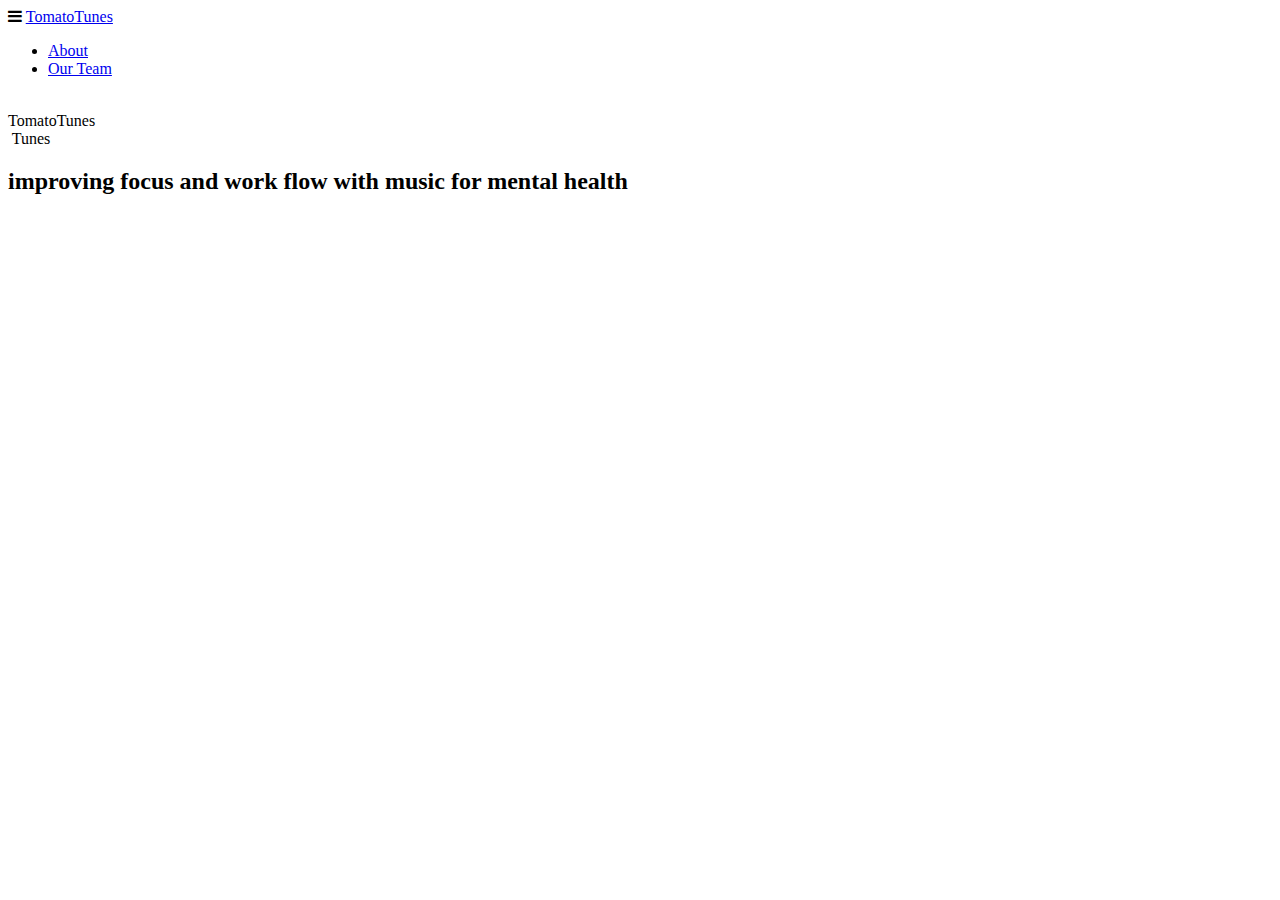
==== docs/index.html @ d9edcb5a "help im trying to test it" ====
<!DOCTYPE html>
<html lang="en">
  <head>
    <meta charset="UTF-8" />
    <meta name="viewport" content="width=device-width, initial-scale=1.0" />
    <title>TomatoTunes</title>
    <link rel="stylesheet" href="style.css" />
    <link
    rel="stylesheet"
    href="https://cdnjs.cloudflare.com/ajax/libs/font-awesome/4.7.0/css/font-awesome.min.css"
    />

  </head>
  <body>
    <script type="text/javascript"></script>

    <header class="sticky-bg">
        <nav>
          <div class="nav-links">
            <i class="fa fa-bars" onclick="toggleMenu()"></i>
            <a href="#hero-section" class="hero-link"> TomatoTunes</a>
  
            <div id="nav-links-sub">
              <ul>
                <li><a href="#about-us">About</a></li>
                <li><a href="#team">Our Team</a></li>
              </ul>
            </div>
          </div>
        </nav>
      </header>

      <!-- Landing Section  -->

    <section id="hero-section">
      <div class="hero-title">
        <img
        src="assets/images/break-tomato.gif"
        id="orange-slice-2"
        alt=""
      />
        <div class="hero-sub-container-one">
          <span id="title-one">TomatoTunes</span>
        </div>
        <div class="hero-sub-container-two">
          <img
            src="assets/images/focus-tomato.gif"
            id="orange-slice-1"
            alt=""
          />
          <span id="title-two">Tunes</span>
        </div>
      </div>
      <h2> improving focus and work flow with music for mental health </h2>
    </section>

  </body>
</html>
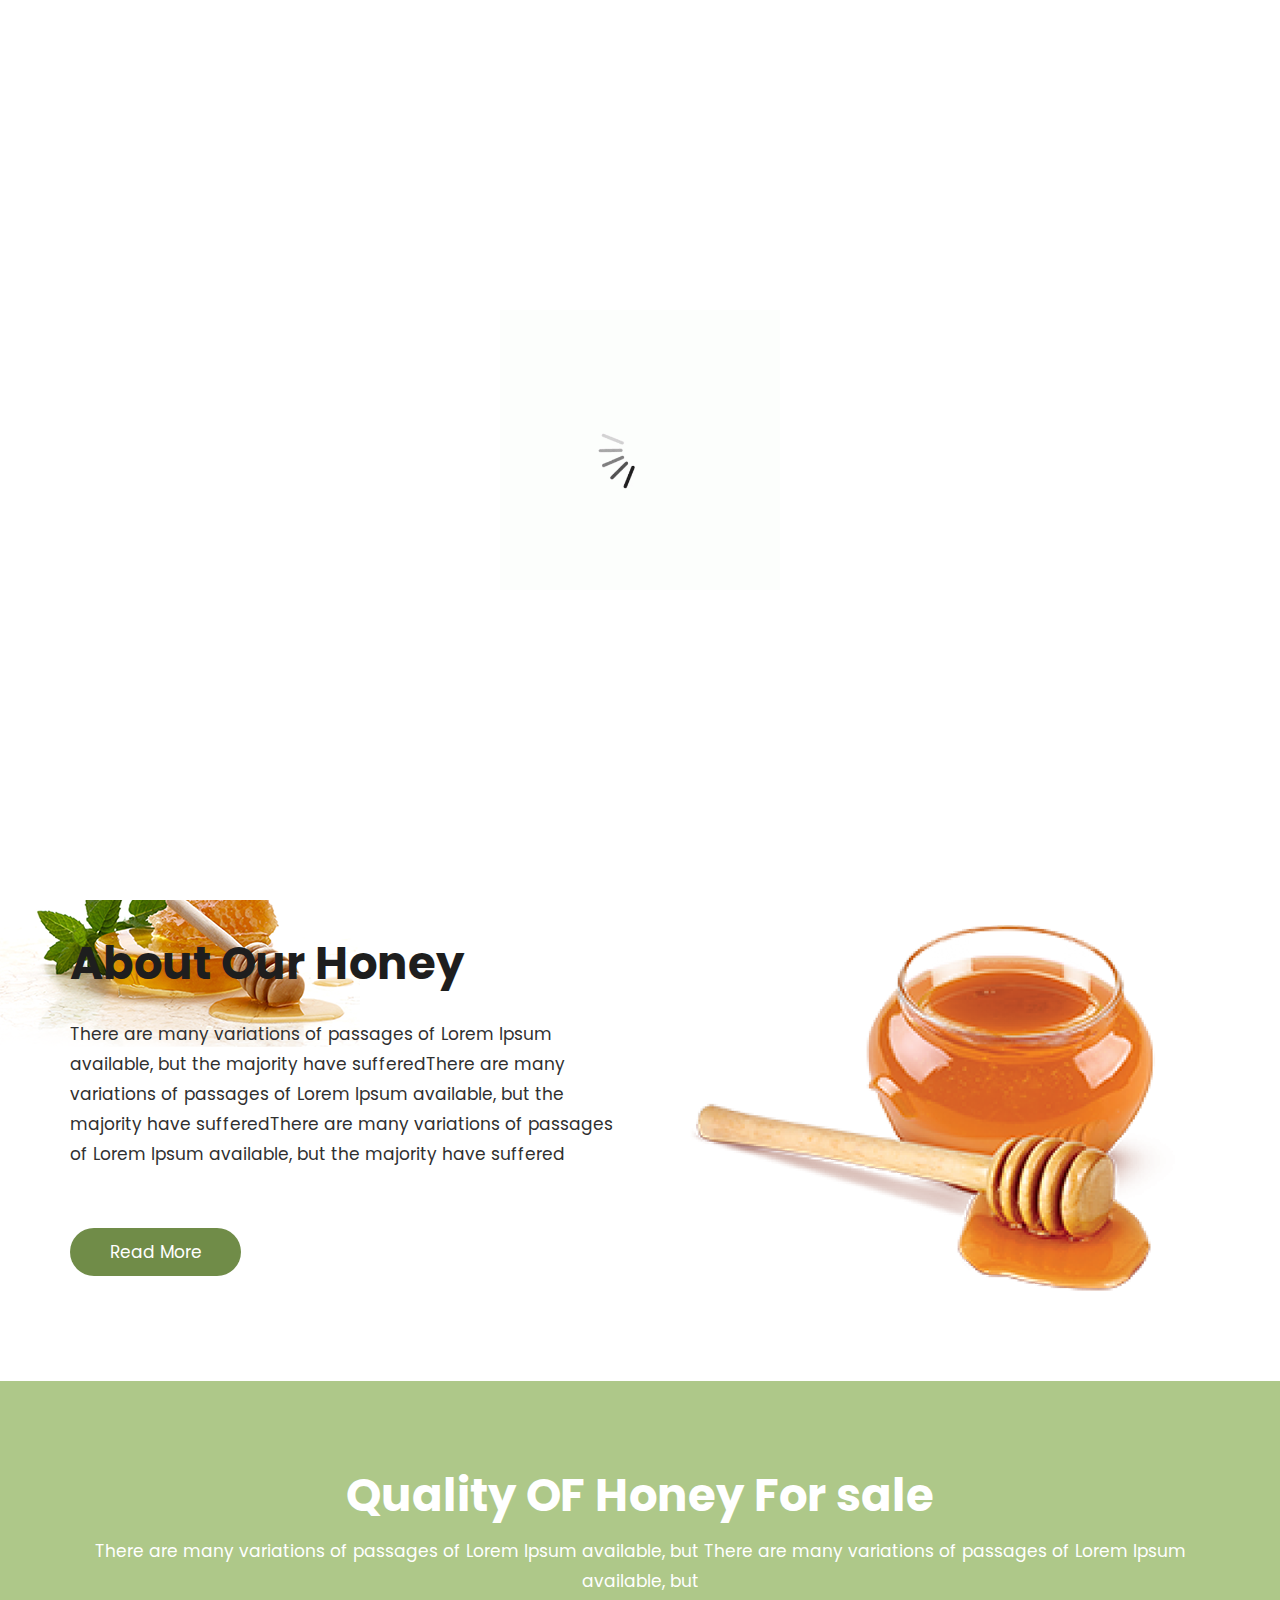
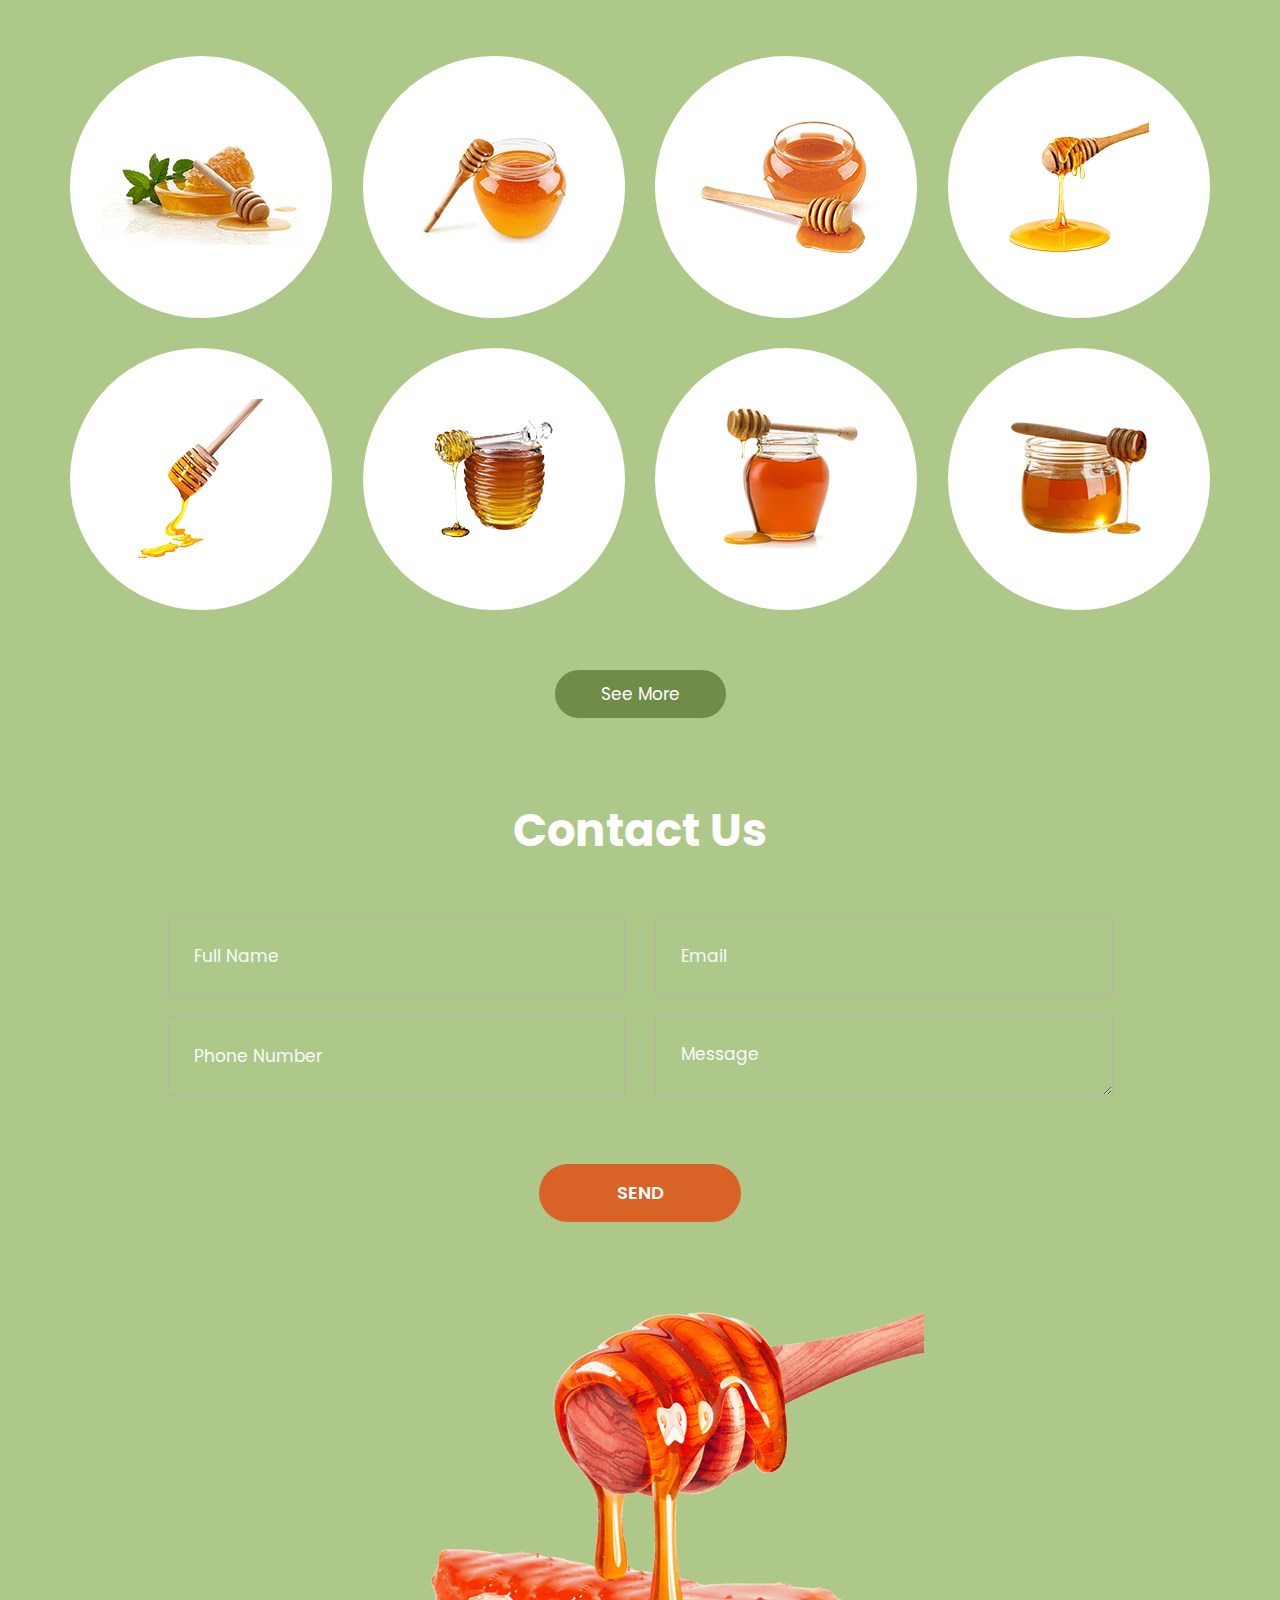
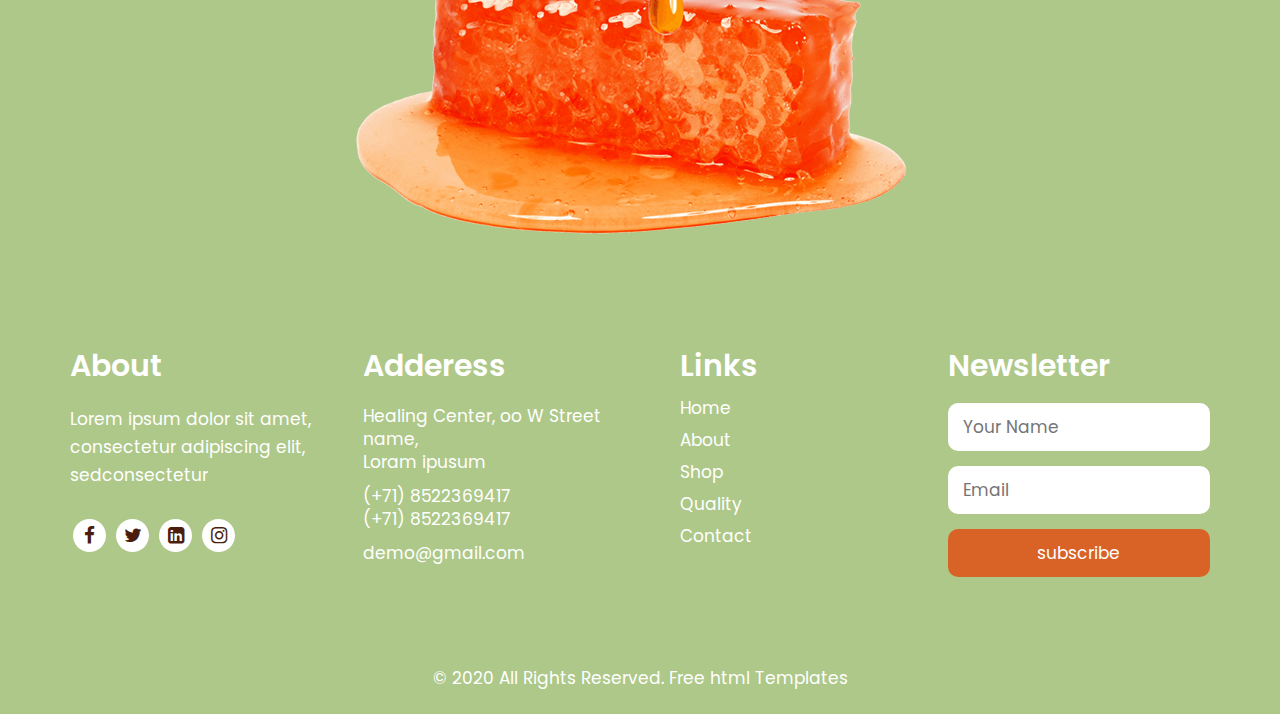
==== commit 1c60edae: "css template replacement" ====
--- a/docs/index.html
+++ b/docs/index.html
@@ -1,58 +1,420 @@
-<!DOCTYPE html>
-<html lang="en">
-  <head>
-    <meta charset="UTF-8" />
-    <meta name="viewport" content="width=device-width, initial-scale=1.0" />
-    <title>TomatoTunes</title>
-    <link rel="stylesheet" href="style.css" />
-    <link
-    rel="stylesheet"
-    href="https://cdnjs.cloudflare.com/ajax/libs/font-awesome/4.7.0/css/font-awesome.min.css"
-    />
-
-  </head>
-  <body>
-    <script type="text/javascript"></script>
-
-    <header class="sticky-bg">
-        <nav>
-          <div class="nav-links">
-            <i class="fa fa-bars" onclick="toggleMenu()"></i>
-            <a href="#hero-section" class="hero-link"> TomatoTunes</a>
-  
-            <div id="nav-links-sub">
-              <ul>
-                <li><a href="#about-us">About</a></li>
-                <li><a href="#team">Our Team</a></li>
-              </ul>
-            </div>
-          </div>
-        </nav>
-      </header>
-
-      <!-- Landing Section  -->
-
-    <section id="hero-section">
-      <div class="hero-title">
-        <img
-        src="assets/images/break-tomato.gif"
-        id="orange-slice-2"
-        alt=""
-      />
-        <div class="hero-sub-container-one">
-          <span id="title-one">TomatoTunes</span>
-        </div>
-        <div class="hero-sub-container-two">
-          <img
-            src="assets/images/focus-tomato.gif"
-            id="orange-slice-1"
-            alt=""
-          />
-          <span id="title-two">Tunes</span>
-        </div>
-      </div>
-      <h2> improving focus and work flow with music for mental health </h2>
-    </section>
-
-  </body>
-</html>+<!DOCTYPE html>
+<html lang="en">
+   <head>
+      <!-- basic -->
+      <meta charset="utf-8">
+      <meta http-equiv="X-UA-Compatible" content="IE=edge">
+      <!-- mobile metas -->
+      <meta name="viewport" content="width=device-width, initial-scale=1">
+      <meta name="viewport" content="initial-scale=1, maximum-scale=1">
+      <!-- site metas -->
+      <title>honey</title>
+      <meta name="keywords" content="">
+      <meta name="description" content="">
+      <meta name="author" content="">
+      <!-- bootstrap css -->
+      <link rel="stylesheet" href="css/bootstrap.min.css">
+      <!-- style css -->
+      <link rel="stylesheet" href="css/style.css">
+      <!-- Responsive-->
+      <link rel="stylesheet" href="css/responsive.css">
+      <!-- fevicon -->
+      <link rel="icon" href="images/fevicon.png" type="image/gif" />
+      <!-- Tweaks for older IEs-->
+      <link rel="stylesheet" href="https://netdna.bootstrapcdn.com/font-awesome/4.0.3/css/font-awesome.css">
+      <!--[if lt IE 9]>
+      <script src="https://oss.maxcdn.com/html5shiv/3.7.3/html5shiv.min.js"></script>
+      <script src="https://oss.maxcdn.com/respond/1.4.2/respond.min.js"></script><![endif]-->
+   </head>
+   <!-- body -->
+   <body class="main-layout">
+      <!-- loader  -->
+      <div class="loader_bg">
+         <div class="loader"><img src="images/loading.gif" alt="#"/></div>
+      </div>
+      <!-- end loader -->
+      <!-- header -->
+      <header>
+         <div class="menu_sitbar di_mr01">
+            <div class="logo">
+               <a href="index.html">      <a href="index.html"><img src="images/logo.png" alt="#"/></a>
+            </div>
+            <nav class="navigation navbar navbar-expand-md navbar-dark ">
+               <button class="navbar-toggler" type="button" data-toggle="collapse" data-target="#navbarsExample05" aria-controls="navbarsExample05" aria-expanded="false" aria-label="Toggle navigation">
+               <span class="navbar-toggler-icon"></span>
+               </button>
+               <div class="collapse navbar-collapse" id="navbarsExample05">
+                  <ul class="navbar-nav mr-auto">
+                     <li class="nav-item active">
+                        <a class="nav-link" href="index.html">Home</a>
+                     </li>
+                     <li class="nav-item">
+                        <a class="nav-link" href="about.html">About</a>
+                     </li>
+                     <li class="nav-item">
+                        <a class="nav-link" href="shop.html">shop</a>
+                     </li>
+                     <li class="nav-item">
+                        <a class="nav-link" href="quality.html">quality</a>
+                     </li>
+                     <li class="nav-item">
+                        <a class="nav-link" href="contact.html">Contact Us</a>
+                     </li>
+                  </ul>
+               </div>
+            </nav>
+         </div>
+         <div class="header_full_banne">
+            <div class="header">
+               <div class="container-fluid">
+                  <div class="row d_flex">
+                     <div class=" col-md-2 col-sm-3 col logo_section di_mr0">
+                        <div class="full">
+                           <div class="center-desk">
+                              <div class="logo">
+                                 <a href="index.html"><img src="images/logo.png" alt="#"/></a>
+                              </div>
+                           </div>
+                        </div>
+                     </div>
+                     <div class="col-md-8 col-sm-9 di_mr0">
+                        <nav class="navigation navbar navbar-expand-md navbar-dark ">
+                           <button class="navbar-toggler" type="button" data-toggle="collapse" data-target="#navbarsExample04" aria-controls="navbarsExample04" aria-expanded="false" aria-label="Toggle navigation">
+                           <span class="navbar-toggler-icon"></span>
+                           </button>
+                           <div class="collapse navbar-collapse" id="navbarsExample04">
+                              <ul class="navbar-nav mr-auto">
+                                 <li class="nav-item active">
+                                    <a class="nav-link" href="index.html">Home</a>
+                                 </li>
+                                 <li class="nav-item">
+                                    <a class="nav-link" href="about.html">About</a>
+                                 </li>
+                                 <li class="nav-item">
+                                    <a class="nav-link" href="shop.html">shop</a>
+                                 </li>
+                                 <li class="nav-item">
+                                    <a class="nav-link" href="quality.html">quality</a>
+                                 </li>
+                                 <li class="nav-item">
+                                    <a class="nav-link" href="contact.html">Contact Us</a>
+                                 </li>
+                              </ul>
+                           </div>
+                        </nav>
+                     </div>
+
+                  </div>
+               </div>
+            </div>
+            <!-- end header inner -->
+            <!-- end header -->
+            <!-- top -->
+            <div class="full_bg">
+               <div class="slider_main">
+                  <div class="container-fluid">
+                     <div class="row">
+                        <div class="col-md-12">
+                           <!-- carousel code -->
+                           <div id="carouselExampleIndicators" class="carousel slide">
+                              <ol class="carousel-indicators">
+                                 <li data-target="#carouselExampleIndicators" data-slide-to="0" class="active"></li>
+                                 <li data-target="#carouselExampleIndicators" data-slide-to="1"></li>
+                                 <li data-target="#carouselExampleIndicators" data-slide-to="2"></li>
+                              </ol>
+                              <div class="carousel-inner">
+                                 <!-- first slide -->
+                                 <div class="carousel-item active">
+                                    <div class="carousel-caption relative">
+                                       <div class="row d_flex">
+                                          <div  class="col-md-7">
+                                             <div class="board">
+                                                <h4>
+                                                   FOCUS BETTER WITH
+                                                </h4>
+                                                <h3>
+                                                   TomatoTunes
+                                                </h3>
+                                                <p>There are many variations of passages of Lorem Ipsum available, but the majority have suffered</p>
+                                                <a class="read_more" href="https://www.figma.com/proto/pfigJetba7cVfIAqzHfr6I/Tomato-Tunes?page-id=83%3A214&node-id=191-1248&p=f&viewport=256%2C-170%2C0.09&t=KhC0VxWmc7b7MXnW-1&scaling=scale-down&content-scaling=fixed&starting-point-node-id=191%3A1248">
+                                                DEMO</a>
+                                             </div>
+                                          </div>
+                                          <div class="col-md-5">
+                                             <div class="banner_img">
+                                                <figure><img class="img_responsive" src="images/banner_img.png"></figure>
+                                             </div>
+                                          </div>
+                                       </div>
+                                    </div>
+                                 </div>
+                                 <!-- second slide -->
+                                 <div class="carousel-item">
+                                    <div class="carousel-caption relative">
+                                       <div class="row d_flex">
+                                          <div  class="col-md-7">
+                                             <div class="board">
+                                                <h3>
+                                                   You can Get 
+                                                   Pure Hony Here
+                                                </h3>
+                                                <p>There are many variations of passages of Lorem Ipsum available, but the majority have suffered</p>
+                                                <a class="read_more" href="contact.html">Contact  </a>
+                                             </div>
+                                          </div>
+                                          <div class="col-md-5">
+                                             <div class="banner_img">
+                                                <figure><img class="img_responsive" src="images/banner_img.png"></figure>
+                                             </div>
+                                          </div>
+                                       </div>
+                                    </div>
+                                 </div>
+                                 <!-- third slide-->
+                                 <div class="carousel-item">
+                                    <div class="carousel-caption relative">
+                                       <div class="row d_flex">
+                                          <div  class="col-md-7">
+                                             <div class="board">
+                                                <h3>
+                                                   You can Get 
+                                                   Pure Hony Here
+                                                </h3>
+                                                <p>There are many variations of passages of Lorem Ipsum available, but the majority have suffered</p>
+                                                <a class="read_more" href="contact.html">Contact  </a>
+                                             </div>
+                                          </div>
+                                          <div class="col-md-5">
+                                             <div class="banner_img">
+                                                <figure><img class="img_responsive" src="images/banner_img.png"></figure>
+                                             </div>
+                                          </div>
+                                       </div>
+                                    </div>
+                                 </div>
+                              </div>
+                              <!-- controls -->
+                              <a class="carousel-control-prev" href="#carouselExampleIndicators" role="button" data-slide="prev">
+                              <i class="fa fa-long-arrow-left" aria-hidden="true"></i>
+                              <span class="sr-only">Previous</span>
+                              </a>
+                              <a class="carousel-control-next" href="#carouselExampleIndicators" role="button" data-slide="next">
+                              <i class="fa fa-long-arrow-right" aria-hidden="true"></i>
+                              <span class="sr-only">Next</span>
+                              </a>
+                           </div>
+                        </div>
+                     </div>
+                  </div>
+               </div>
+            </div>
+         </div>
+      </header>
+      <!-- end banner -->
+      <!-- about -->
+      <div class="about">
+         <div class="container">
+            <div class="row d_flex">
+               <div class="col-md-6">
+                  <div class="titlepage text_align_left">
+                     <h2>About Our Honey</h2>
+                     <p>There are many variations of passages of Lorem Ipsum available, but the majority have sufferedThere are many variations of passages of Lorem Ipsum available, but the majority have sufferedThere are many variations of passages of Lorem Ipsum available, but the majority have suffered
+                     </p>
+                     <a class="read_more" href="about.html">Read More</a>
+                  </div>
+               </div>
+               <div class="col-md-6">
+                  <div class="about_img text_align_center">
+                     <figure><img class="img_responsive" src="images/about.png" alt="#"/></figure>
+                  </div>
+               </div>
+            </div>
+         </div>
+      </div>
+      <!-- end about -->
+      <!-- quality -->
+      <div class="quality">
+         <div class="container">
+            <div class="row">
+               <div class="col-md-12">
+                  <div class="titlepage text_align_center">
+                     <h2>Quality OF Honey For sale</h2>
+                     <p>There are many variations of passages of Lorem Ipsum available, but There are many variations of passages of Lorem Ipsum available, but 
+                     </p>
+                  </div>
+               </div>
+            </div>
+            <div class="row">
+               <div class="col-xl-3 col-lg-6 col-md-6 col-sm-6">
+                  <div class="quality-box ">
+                     <figure><img src="images/quality1.png" alt="#"/></figure>
+                  </div>
+               </div>
+               <div class="col-xl-3 col-lg-6 col-md-6 col-sm-6">
+                  <div class="quality-box ">
+                     <figure><img src="images/quality2.png" alt="#"/></figure>
+                  </div>
+               </div>
+               <div class="col-xl-3 col-lg-6 col-md-6 col-sm-6">
+                  <div class="quality-box ">
+                     <figure><img src="images/quality3.png" alt="#"/></figure>
+                  </div>
+               </div>
+               <div class="col-xl-3 col-lg-6 col-md-6 col-sm-6">
+                  <div class="quality-box ">
+                     <figure><img src="images/quality4.png" alt="#"/></figure>
+                  </div>
+               </div>
+               <div class="col-xl-3 col-lg-6 col-md-6 col-sm-6">
+                  <div class="quality-box ">
+                     <figure><img src="images/quality5.png" alt="#"/></figure>
+                  </div>
+               </div>
+               <div class="col-xl-3 col-lg-6 col-md-6 col-sm-6">
+                  <div class="quality-box ">
+                     <figure><img src="images/quality6.png" alt="#"/></figure>
+                  </div>
+               </div>
+               <div class="col-xl-3 col-lg-6 col-md-6 col-sm-6">
+                  <div class="quality-box ">
+                     <figure><img src="images/quality7.png" alt="#"/></figure>
+                  </div>
+               </div>
+               <div class="col-xl-3 col-lg-6 col-md-6 col-sm-6">
+                  <div class="quality-box ">
+                     <figure><img src="images/quality8.png" alt="#"/></figure>
+                  </div>
+               </div>
+               <div class="col-sm-12">
+                  <a class="read_more" href="Javascript:void(0)">See More</a>
+               </div>
+            </div>
+         </div>
+      </div>
+      <!-- end quality -->
+      <!-- contact -->
+      <div class="contact">
+         <div class="container">
+            <div class="row ">
+               <div class="col-md-12">
+                  <div class="titlepage text_align_center">
+                     <h2>Contact Us</h2>
+                  </div>
+               </div>
+               <div class="col-md-10 offset-md-1 ">
+                  <form id="request" class="main_form">
+                     <div class="row">
+                        <div class="col-md-6 ">
+                           <input class="contactus" placeholder="Full Name" type="type" name=" Name"> 
+                        </div>
+                        <div class="col-md-6">
+                           <input class="contactus" placeholder="Email" type="type" name="Email">                          
+                        </div>
+                        <div class="col-md-6">
+                           <input class="contactus" placeholder="Phone Number" type="type" name="Phone Number">                          
+                        </div>
+                        <div class="col-md-6">
+                           <textarea class="textarea" placeholder="Message" type="type" Message="Name"></textarea>
+                        </div>
+                        <div class="col-md-12">
+                           <button class="send_btn">Send</button>
+                        </div>
+                     </div>
+                  </form>
+               </div>
+            </div>
+         </div>
+      </div>
+      <!-- contact -->
+      <!-- honey_bg -->
+      <div class="honey_bg">
+         <div class="container">
+            <div class="row">
+               <div class="col-sm-12">
+                  <figure><img class="img_responsive" src="images/honet_img.png" alt="#"/></figure>
+               </div>
+            </div>
+         </div>
+      </div>
+      <!-- end honey_bg -->
+      <!--  footer -->
+      <footer>
+         <div class="footer">
+            <div class="container">
+               <div class="row">
+                  <div class="col-md-3 col-sm-6">
+                     <div class="infoma text_align_left">
+                        <h3>About</h3>
+                        <p class="ipsum">Lorem ipsum dolor sit amet, consectetur adipiscing elit, sedconsectetur </p>
+                        <ul class="social_icon">
+                           <li><a href="Javascript:void(0)"><i class="fa fa-facebook" aria-hidden="true"></i></a></li>
+                           <li><a href="Javascript:void(0)"><i class="fa fa-twitter" aria-hidden="true"></i></a></li>
+                           <li><a href="Javascript:void(0)"><i class="fa fa-linkedin-square" aria-hidden="true"></i></a></li>
+                           <li><a href="Javascript:void(0)"><i class="fa fa-instagram" aria-hidden="true"></i></a></li>
+                        </ul>
+                     </div>
+                  </div>
+                  <div class="col-md-3 col-sm-6">
+                     <div class="infoma">
+                        <h3>Adderess</h3>
+                        <ul class="conta">
+                           <li>Healing Center, oo W Street name, <br>
+                              Loram ipusum 
+                           </li>
+                           <li>(+71) 8522369417 <br>(+71) 8522369417</li>
+                           <li> <a href="Javascript:void(0)"> demo@gmail.com</a></li>
+                        </ul>
+                     </div>
+                  </div>
+                  <div class="col-md-3 pad_lrft col-sm-6">
+                     <div class="infoma">
+                        <h3>Links</h3>
+                        <ul class="fullink">
+                           <li><a href="index.html">Home</a></li>
+                           <li><a href="about.html">About</a></li>
+                           <li><a href="shop.html">Shop</a></li>
+                            <li><a href="quality.html">Quality</a></li>
+                           <li><a href="contact.html">Contact</a></li>
+                        </ul>
+                     </div>
+                  </div>
+                  <div class="col-md-3 col-sm-6">
+                     <div class="infoma">
+                        <h3>Newsletter</h3>
+                        <form class="form_subscri">
+                           <div class="row">
+                              <div class="col-md-12">
+                                 <input class="newsl" placeholder="Your Name" type="text" name="Your Name">
+                              </div>
+                              <div class="col-md-12">
+                                 <input class="newsl" placeholder="Email" type="text" name="Email">
+                              </div>
+                              <div class="col-md-12">
+                                 <button class="subsci_btn">subscribe</button>
+                              </div>
+                           </div>
+                        </form>
+                     </div>
+                  </div>
+               </div>
+            </div>
+            <div class="copyright">
+               <div class="container">
+                  <div class="row">
+                     <div class="col-md-12">
+                        <p>© 2020 All Rights Reserved.  <a href="https://html.design/"> Free html Templates</a></p>
+                     </div>
+                  </div>
+               </div>
+            </div>
+         </div>
+      </footer>
+      <!-- end footer -->
+      <!-- Javascript files-->
+      <script src="js/jquery.min.js"></script>
+      <script src="js/bootstrap.bundle.min.js"></script>
+      <script src="js/jquery-3.0.0.min.js"></script>
+      <!-- sidebar -->
+      <script src="js/custom.js"></script>
+   </body>
+</html>
--- a/docs/css/style.css
+++ b/docs/css/style.css
@@ -0,0 +1,934 @@
+/*--------------------------------------------------------------------- File Name: style.css ---------------------------------------------------------------------*/
+
+
+/*--------------------------------------------------------------------- import Fonts ---------------------------------------------------------------------*/
+
+@import url('https://fonts.googleapis.com/css?family=Rajdhani:300,400,500,600,700');
+@import url('https://fonts.googleapis.com/css?family=Poppins:100,100i,200,200i,300,300i,400,400i,500,500i,600,600i,700,700i,800,800i,900,900i');
+@import url('https://fonts.googleapis.com/css?family=Roboto:300,400,500,700,900&display=swap');
+@import url('https://fonts.googleapis.com/css?family=Courgette&display=swap');
+
+/*****---------------------------------------- 1) font-family: 'Rajdhani', sans-serif;
+ 2) font-family: 'Poppins', sans-serif;
+ ----------------------------------------*****/
+
+
+/*--------------------------------------------------------------------- import Files ---------------------------------------------------------------------*/
+
+@import url(animate.min.css);
+@import url(normalize.css);
+@import url(icomoon.css);
+@import url(font-awesome.min.css);
+@import url(meanmenu.css);
+@import url(owl.carousel.min.css);
+@import url(swiper.min.css);
+@import url(slick.css);
+@import url(jquery.fancybox.min.css);
+@import url(jquery-ui.css);
+@import url(nice-select.css);
+
+/*--------------------------------------------------------------------- skeleton ---------------------------------------------------------------------*/
+
+* {
+     box-sizing: border-box !important;
+}
+
+.container {
+     max-width: 1170px;
+}
+
+html {
+     scroll-behavior: smooth;
+}
+
+body {
+     color: #fff;
+     font-size: 14px;
+     font-family: 'Poppins', sans-serif;
+     line-height: 1.80857;
+     font-weight: normal;
+     background-color: #AEC889; 
+}
+
+a {
+     color: #1f1f1f;
+     text-decoration: none !important;
+     outline: none !important;
+     -webkit-transition: all .3s ease-in-out;
+     -moz-transition: all .3s ease-in-out;
+     -ms-transition: all .3s ease-in-out;
+     -o-transition: all .3s ease-in-out;
+     transition: all .3s ease-in-out;
+}
+
+h1,
+h2,
+h3,
+h4,
+h5,
+h6 {
+     letter-spacing: 0;
+     font-weight: normal;
+     position: relative;
+     padding: 0;
+     font-weight: normal;
+     line-height: normal;
+     color: #fff;
+     margin: 0
+}
+
+h1 {
+     font-size: 24px;
+}
+
+h2 {
+     font-size: 22px;
+}
+
+h3 {
+     font-size: 18px;
+}
+
+h4 {
+     font-size: 16px
+}
+
+h5 {
+     font-size: 14px
+}
+
+h6 {
+     font-size: 13px
+}
+
+*,
+*::after,
+*::before {
+     -webkit-box-sizing: border-box;
+     -moz-box-sizing: border-box;
+     box-sizing: border-box;
+}
+
+h1 a,
+h2 a,
+h3 a,
+h4 a,
+h5 a,
+h6 a {
+     color: #fff;
+     text-decoration: none!important;
+     opacity: 1
+}
+
+button:focus {
+     outline: none;
+}
+
+ul,
+li,
+ol {
+     margin: 0px;
+     padding: 0px;
+     list-style: none;
+     color: #fff;
+}
+
+p {
+     margin: 0px;
+     font-weight: 400;
+     font-size: 17px;
+     line-height: 28px;
+     color: #fff;
+}
+
+a {
+     color: #fff;
+     text-decoration: none;
+     outline: none !important;
+}
+
+a,
+.btn {
+     text-decoration: none !important;
+     outline: none !important;
+     -webkit-transition: all .3s ease-in-out;
+     -moz-transition: all .3s ease-in-out;
+     -ms-transition: all .3s ease-in-out;
+     -o-transition: all .3s ease-in-out;
+     transition: all .3s ease-in-out;
+}
+
+img {
+     max-width: 100%;
+     height: auto;
+}
+
+ :focus {
+     outline: 0;
+}
+
+.btn-custom {
+     margin-top: 20px;
+     background-color: transparent !important;
+     border: 2px solid #ddd;
+     padding: 12px 40px;
+     font-size: 16px;
+}
+
+.lead {
+     font-size: 18px;
+     line-height: 30px;
+     color: #767676;
+     margin: 0;
+     padding: 0;
+}
+
+.form-control:focus {
+     border-color: #ffffff !important;
+     box-shadow: 0 0 0 .2rem rgba(255, 255, 255, .25);
+}
+
+.navbar-form input {
+     border: none !important;
+}
+
+.badge {
+     font-weight: 500;
+}
+
+blockquote {
+     margin: 20px 0 20px;
+     padding: 30px;
+}
+
+button {
+     border: 0;
+     margin: 0;
+     padding: 0;
+     cursor: pointer;
+}
+
+.full {
+     float: left;
+     width: 100%;
+}
+
+.full {
+     width: 100%;
+     float: left;
+     margin: 0;
+     padding: 0;
+}
+
+.titlepage {
+     padding-bottom: 60px;
+}
+
+.titlepage h2 {
+     font-size: 45px;
+     color: #fff;
+     line-height: 50px;
+     font-weight: bold;
+     padding: 0;
+     display: inline-block;
+}
+
+.d_flex {
+     display: flex;
+     align-items: center;
+     flex-wrap: wrap;
+}
+
+.read_more {
+     font-size: 17px;
+     background: #708C48;
+     max-width: 171px;
+     width: 100%;
+     height: 48px;
+     display: block;
+     line-height: 48px;
+     transition: ease-in all 0.5s;
+     font-weight: 400;
+     text-align: center;
+     color: #fff;
+     z-index: 999;
+     border-radius: 30px;
+}
+
+.read_more:hover {
+     background: #E46865;
+     color: #fff;
+     transition: ease-in all 0.5s;
+}
+
+.text_align_left {
+     text-align: left;
+}
+
+.text_align_right {
+     text-align: right;
+}
+
+.text_align_center {
+     text-align: center;
+}
+
+.img_responsive {
+     max-width: 100%;
+}
+
+
+/**-- heading section --**/
+
+
+/*---------------------------- preloader area ----------------------------*/
+
+.loader_bg {
+     position: fixed;
+     z-index: 9999999;
+     background: #fff;
+     width: 100%;
+     height: 100%;
+}
+
+.loader {
+     height: 100%;
+     width: 100%;
+     position: absolute;
+     left: 0;
+     top: 0;
+     display: flex;
+     justify-content: center;
+     align-items: center;
+}
+
+.loader img {
+     width: 280px;
+}
+
+
+/*-- header --*/
+
+.menu_sitbar {
+     float: left;
+     width: 120px;
+     height: 100%;
+     padding: 21px 33px;
+     position: absolute;
+     top: 0;
+     left: 0;
+}
+
+.logo a {
+     font-weight: 600;
+     font-size: 30px;
+     writing-mode: vertical-lr;
+     text-orientation: upright;
+}
+
+.header_full_banne {
+     padding-left: 125px;
+}
+
+.header {
+     width: 100%;
+     height: 107px;
+     padding: 27px 30px;
+}
+
+.di_mr0 {
+     display: none;
+}
+
+.navigation.navbar {
+     margin-top: 70px;
+     transform: rotate(180deg);
+}
+
+.navigation.navbar-expand-md .navbar-nav {
+     flex-direction: column !important;
+}
+
+.navigation.navbar-dark .navbar-nav .nav-link {
+     padding: 15px 0px;
+     color: #fff;
+     font-size: 17px;
+     line-height: 20px;
+     font-weight: 400;
+     border-radius: 30px;
+     text-transform: uppercase;
+     writing-mode: vertical-rl;
+     text-orientation: mixed;
+}
+
+.navigation.navbar-dark .navbar-nav .nav-link:focus,
+.navigation.navbar-dark .navbar-nav .nav-link:hover {
+     color: #d96226;
+}
+
+.navigation.navbar-dark .navbar-nav .active>.nav-link,
+.navigation.navbar-dark .navbar-nav .nav-link.active,
+.navigation.navbar-dark .navbar-nav .nav-link.show,
+.navigation.navbar-dark .navbar-nav .show>.nav-link {
+     color: #d96226;
+}
+
+.di_no {
+     display: none;
+}
+
+ul.email {
+     padding-top: 1px;
+     display: flex;
+     align-items: center;
+     justify-content: flex-end;
+     flex-wrap: wrap;
+}
+
+ul.email li {
+     padding: 0px 30px;
+}
+
+ul.email li:nth-child(2) {
+     padding-right: 0;
+}
+
+ul.email li a {
+     font-size: 29px;
+}
+
+ul.email li a:hover {
+     color: #fff;
+}
+
+ul.email li i {
+     font-size: 19px;
+}
+
+ul.conta_top {
+     display: flex;
+     align-items: center;
+     flex-wrap: wrap;
+     padding-top: 25px;
+}
+
+ul.conta_top li {
+     text-align: left;
+     padding-bottom: 20px;
+     font-size: 16px;
+     line-height: 11px;
+     padding-right: 46px;
+}
+
+ul.conta_top li:last-child {
+     padding-right: 0;
+}
+
+ul.conta_top li i {
+     padding-right: 15px;
+     text-align: center;
+     font-size: 16px;
+}
+
+ul.conta_top li a {
+     color: #fff;
+}
+
+
+/** end header **/
+
+
+/** banner section **/
+
+.slider_main {
+     padding-top: 12%;
+}
+
+.relative {
+     left: 0;
+     right: 0;
+     text-align: left;
+     position: inherit;
+}
+
+.carousel-indicators {
+     bottom: 0;
+}
+
+.carousel-control.right,
+.carousel-control.left {
+     background-image: none;
+}
+
+.carousel-item {
+     min-height: 350px;
+     height: 100%;
+     width: 100%;
+}
+
+.board .read_more {
+     margin-top: 55px;
+     text-transform: uppercase;
+     font-weight: 600;
+     max-width: 250px;
+     height: 65px;
+     line-height: 65px;
+}
+
+.relative h3 {
+     padding-bottom: 43px;
+     font-size: 80px;
+     font-weight: 600;
+     text-transform: uppercase;
+     line-height: 80px;
+}
+
+.carousel .icon-container {
+     display: inline-block;
+     font-size: 25px;
+     line-height: 25px;
+     padding: 1em;
+     text-align: center;
+     border-radius: 50%;
+}
+
+.slider_main .carousel-indicators {
+     display: none;
+}
+
+#carouselExampleIndicators .carousel-control-prev,
+#carouselExampleIndicators .carousel-control-next {
+     width: 66px;
+     height: 66px;
+     background-color: #fff;
+     color: #000000;
+     font-size: 20px;
+     opacity: 1;
+     border-radius: 50px;
+     top: 100%;
+}
+
+#carouselExampleIndicators .carousel-control-prev {
+     left: 39%;
+}
+
+#carouselExampleIndicators .carousel-control-next {
+     right: 49%;
+}
+
+#carouselExampleIndicators .carousel-control-next:focus,
+#carouselExampleIndicators .carousel-control-next:hover,
+#carouselExampleIndicators .carousel-control-prev:focus,
+#carouselExampleIndicators .carousel-control-prev:hover {
+     color: #d96226;
+}
+
+.banner_img {
+     padding-right: 50px;
+}
+
+.banner_img figure {
+     margin: 0;
+}
+
+
+/** end banner section **/
+
+
+/** about section **/
+
+.about {
+     background: #fff;
+     padding: 90px 0;
+     margin-top: 180px;
+     position: relative;
+}
+
+.about::before {
+     position: absolute;
+     content: "";
+     background: url(../images/about_left.png);
+     background-repeat: no-repeat;
+     width: 360px;
+     height: 212px;
+     top: 0;
+}
+
+.about .titlepage {
+     padding-bottom: 0;
+}
+
+.about .titlepage h2 {
+     padding-bottom: 30px;
+     color: #1e1e1e;
+}
+
+.about .titlepage p {
+     font-weight: 400;
+     font-size: 17px;
+     line-height: 30px;
+     color: #303030;
+     padding-bottom: 59px;
+}
+
+.about_img figure {
+     margin: 0;
+}
+
+
+/** end about section **/
+
+
+/** quality **/
+
+.quality {
+     padding-top: 90px;
+}
+
+.quality .titlepage p {
+     padding-top: 15px !important;
+     line-height: 30px;
+     font-size: 17px;
+}
+
+.quality-box {
+     background: #fff;
+     height: 262px;
+     display: flex;
+     align-items: center;
+     justify-content: center;
+     border-radius: 50%;
+     width: 100%;
+     max-width: 262px;
+     margin: 0 auto;
+     margin-bottom: 30px;
+}
+
+.quality-box figure {
+     margin: 0;
+}
+
+.quality-box figure img {
+     max-width: 100%;
+}
+
+.quality .read_more {
+     margin: 0 auto;
+     margin-top: 30px !important;
+}
+
+
+/** end quality **/
+
+
+/** contact **/
+
+.contact {
+     padding-bottom: 90px;
+     padding-top: 88px;
+}
+
+.main_form {
+     width: 100%;
+}
+
+.main_form .contactus {
+     padding: 0px 25px;
+     margin-bottom: 20px;
+     width: 100%;
+     height: 80px;
+     background: transparent;
+     color: #fafbfc;
+     font-size: 17px;
+     font-weight: normal;
+     border: #c0b1ad solid 1px;
+}
+
+.main_form .textarea {
+     margin-bottom: 20px;
+     width: 100%;
+     background: transparent;
+     color: #fafbfc;
+     font-size: 17px;
+     font-weight: normal;
+     padding: 22px 25px 10px 25px;
+     height: 80px;
+     border: #c0b1ad solid 1px;
+}
+
+.main_form .send_btn {
+     font-size: 18px;
+     transition: ease-in all 0.5s;
+     background-color: #d96226;
+     text-transform: uppercase;
+     color: #fff;
+     max-width: 202px;
+     width: 100%;
+     display: block;
+     margin-top: 40px !important;
+     font-weight: 600;
+     height: 58px;
+     border-radius: 40px;
+     padding: 13px 0;
+     margin: 0 auto;
+}
+
+.main_form .send_btn:hover {
+     background: #000;
+     color: #fff;
+     transition: ease-in all 0.5s;
+}
+
+#request *::placeholder {
+     color: #fafbfc;
+     opacity: 1;
+}
+
+
+/** end contact **/
+
+
+/** honey_bg **/
+
+.honey_bg {
+     margin: 0 auto;
+     display: block;
+}
+
+.honey_bg figure {
+     margin: 0;
+}
+
+.honey_bg figure img {
+     margin: 0 auto;
+     display: block;
+}
+
+
+/** end honey_bg **/
+
+
+/** footer **/
+
+.footer {
+     padding-top: 120px;
+     text-align: center;
+}
+
+.border_left {
+     border-left: #f0390f solid 1px;
+     padding-left: 40px;
+}
+
+.infoma {
+     display: block;
+     margin-bottom: 30px;
+}
+
+.infoma h3 {
+     text-align: left;
+     font-weight: 600;
+     font-size: 30px;
+     line-height: 24px;
+     padding-bottom: 15px;
+}
+
+.ipsum {
+     padding-top: 12px;
+}
+
+ul.social_icon {
+     float: left;
+     padding-top: 30px;
+}
+
+ul.social_icon li {
+     display: inline-block;
+     margin: 0 3px;
+}
+
+ul.social_icon li a {
+     background: #fff;
+     width: 33px;
+     height: 33px;
+     display: flex;
+     align-items: center;
+     justify-content: center;
+     color: #4c1d0d;
+     border-radius: 30px;
+}
+
+ul.social_icon li a i {
+     font-size: 19px;
+     transition: ease-in all 0.5s;
+}
+
+ul.social_icon li a:hover {
+     color: #fff;
+     background: #d96226;
+     transition: ease-in all 0.5s;
+}
+
+.infoma ul li {
+     font-size: 14px;
+     text-align: left;
+     line-height: 35px;
+     display: inline-block;
+}
+
+.infoma ul li img {
+     max-width: 84px;
+}
+
+.pad_lrft {
+     padding-left: 40px;
+}
+
+ul.fullink li {
+     display: block !important;
+     line-height: 31px !important;
+}
+
+ul.fullink li a {
+     font-size: 17px;
+}
+
+ul.fullink li a:hover {
+     color: #d96226;
+}
+
+ul.conta {
+     padding-top: 12px;
+}
+
+ul.conta li {
+     text-align: left;
+     padding-bottom: 11px;
+     font-size: 17px;
+     line-height: 23px;
+     display: flex;
+     align-items: center;
+}
+
+ul.conta li:last-child {
+     padding-right: 0;
+}
+
+ul.conta li i {
+     padding-right: 15px;
+     text-align: center;
+     font-size: 18px;
+}
+
+ul.conta li a:hover {
+     color: #d96226;
+}
+
+
+/*newsletter*/
+
+.form_subscri {
+     margin-top: 10px;
+}
+
+.newsl {
+     margin-bottom: 15px;
+     width: 100%;
+     height: 48px;
+     background: #fff;
+     color: #9e9c9c;
+     font-size: 17px;
+     font-weight: normal;
+     border: inherit;
+     padding: 0 15px;
+     border-radius: 10px;
+}
+
+.subsci_btn {
+     font-size: 17px;
+     transition: ease-in all 0.5s;
+     background-color: #d96226;
+     color: #fff;
+     max-width: 270px;
+     width: 100%;
+     display: block;
+     height: 48px;
+     float: right;
+     line-height: 48px;
+     border-radius: 10px;
+}
+
+.subsci_btn:hover {
+     background-color: #000000;
+     transition: ease-in all 0.5s;
+     color: #fff;
+}
+
+
+/* end newsletter*/
+
+.copyright {
+     margin-top: 60px;
+     padding-bottom: 25px;
+}
+
+.copyright p {
+     color: #fff;
+     font-size: 17 px;
+     line-height: 22px;
+     text-align: center;
+     font-weight: 400;
+     font-weight: normal;
+}
+
+.copyright a {
+     color: #fff;
+}
+
+.copyright a:hover {
+     color: #d96226;
+}
+
+
+/** end footer **/
+
+
+/**  inner page css **/
+
+.inner_page ul.email {
+     margin-top: -3px;
+}
+
+.inner_page .header {
+     box-shadow: 0 0 10px rgba(217, 98, 38, 0.82);
+     padding: 35px 30px;
+     margin-bottom: 10px;
+}
+
+.inner_page .navigation.navbar {
+     margin-top: -6px;
+     transform: rotate(0deg);
+     float: right;
+     padding: 0;
+}
+
+.inner_page .navigation.navbar-dark .navbar-nav .nav-link {
+     writing-mode: inherit;
+     padding: 7px 28px;
+}
+
+.inner_page .navigation.navbar-expand-md .navbar-nav {
+     flex-direction: row !important;
+}
+
+.inner_page .about {
+     margin-top: 90px;
+}
+
+.inner_page .contact {
+     padding-bottom: 0;
+}
+
+.inner_page .honey_bg {
+     padding-top: 90px;
+}--- a/docs/css/responsive.css
+++ b/docs/css/responsive.css
@@ -0,0 +1,243 @@
+/*--------------------------------------------------------------------- 
+File Name: responsive.css 
+---------------------------------------------------------------------*/
+
+@media (min-width: 1200px) and (max-width: 1342px) {
+    .relative h3 {
+        font-size: 72px;
+    }
+    #carouselExampleIndicators .carousel-control-prev {
+        left: 38%;
+    }
+}
+
+@media (min-width: 992px) and (max-width: 1199px) {
+    .relative h3 {
+        line-height: 66px;
+        font-size: 58px;
+    }
+    #carouselExampleIndicators .carousel-control-prev {
+        left: 35%;
+    }
+    .inner_page .navigation.navbar-dark .navbar-nav .nav-link {
+        padding: 7px 25px;
+    }
+}
+
+@media (min-width: 768px) and (max-width: 991px) {
+    .header {
+        padding: 27px 10px;
+    }
+    ul.conta_top li {
+        padding-right: 10px;
+        font-size: 16px;
+    }
+    .navigation.navbar {
+        margin-top: 35px;
+    }
+    .relative h3 {
+        padding-bottom: 25px;
+        font-size: 41px;
+        line-height: 54px;
+    }
+    #carouselExampleIndicators .carousel-control-prev {
+        left: 29%;
+    }
+    ul.social_icon li {
+        margin: 0 1px;
+    }
+    .inner_page .header {
+        padding: 35px 10px;
+    }
+    .inner_page .navigation.navbar-dark .navbar-nav .nav-link {
+        padding: 7px 13px;
+    }
+    .inner_page ul.email li {
+        padding: 0px 15px;
+    }
+}
+
+@media (min-width: 576px) and (max-width: 767px) {
+    .header {
+        padding: 27px 0px;
+        height: inherit;
+    }
+    .header_full_banne {
+        padding-left: 0;
+    }
+    .di_mr01 {
+        display: none;
+    }
+    .di_mr0 {
+        display: inherit;
+    }
+    .slider_main {
+        padding-top: 15%;
+    }
+    .banner_img {
+        padding-right: 0px;
+    }
+    .relative h3 {
+        font-size: 64px;
+    }
+    #carouselExampleIndicators .carousel-control-prev {
+        left: 37%;
+    }
+    #carouselExampleIndicators .carousel-control-next {
+        right: 37%;
+    }
+    .about_img,
+    .banner_img {
+        margin-top: 30px;
+    }
+    .navigation.navbar {
+        float: right;
+        margin-top: 33px;
+        transform: rotate(0deg);
+        padding: 0;
+        width: 100%;
+        z-index: 9;
+    }
+    .navigation .navbar-collapse {
+        background: #2b2b2b;
+        padding: 20px;
+        margin-top: 329px;
+        position: absolute;
+        width: 100%;
+        z-index: 999;
+    }
+    .navigation.navbar-dark .navbar-nav .nav-link {
+        padding: 10px 0;
+        color: #fff;
+        text-align: center;
+        writing-mode: inherit;
+        text-orientation: inherit;
+    }
+    .navigation.navbar-dark .navbar-toggler {
+        border: inherit;
+        float: right;
+        padding: 0;
+        width: 100%;
+        outline: inherit;
+        margin-top: -37px;
+    }
+    .navigation.navbar-dark .navbar-toggler-icon {
+        background: url(../images/menu_icon.png);
+        background-repeat: no-repeat;
+        width: 48px;
+        float: right;
+    }
+    .d_none {
+        display: none;
+    }
+    .inner_page .header {
+        padding: 35px 16px;
+    }
+    .inner_page .navigation.navbar {
+        margin-top: 36px;
+    }
+    .navigation .navbar-collapse {
+        margin-top: 282px;
+    }
+    .inner_page .navigation.navbar-expand-md .navbar-nav {
+        flex-direction: column !important;
+    }
+}
+
+@media (max-width: 575px) {
+    .header {
+        padding: 27px 0px;
+        height: inherit;
+    }
+    .header_full_banne {
+        padding-left: 0;
+    }
+    .di_mr01 {
+        display: none;
+    }
+    .di_mr0 {
+        display: inherit;
+    }
+    .slider_main {
+        padding-top: 15%;
+    }
+    .banner_img {
+        padding-right: 0px;
+    }
+    .relative h3 {
+        font-size: 35px;
+        line-height: 42px;
+    }
+    #carouselExampleIndicators .carousel-control-prev {
+        left: 27%;
+    }
+    #carouselExampleIndicators .carousel-control-next {
+        right: 27%;
+    }
+    .titlepage h2 {
+        font-size: 32px;
+    }
+    .about_img,
+    .banner_img {
+        margin-top: 30px;
+    }
+    .about::before {
+        background: transparent;
+        width: inherit;
+    }
+    ul.social_icon {
+        margin-bottom: 30px;
+    }
+    .navigation.navbar {
+        float: right;
+        margin-top: -84px;
+        transform: rotate(0deg);
+        padding: 0;
+        width: 100%;
+        z-index: 9;
+    }
+    .navigation .navbar-collapse {
+        background: #2b2b2b;
+        padding: 20px;
+        margin-top: 350px;
+        position: absolute;
+        width: 100%;
+        z-index: 999;
+    }
+    .navigation.navbar-dark .navbar-nav .nav-link {
+        padding: 10px 0;
+        color: #fff;
+        text-align: center;
+        writing-mode: inherit;
+        text-orientation: inherit;
+    }
+    .navigation.navbar-dark .navbar-toggler {
+        border: inherit;
+        float: right;
+        padding: 0;
+        width: 100%;
+        outline: inherit;
+        margin-top: -37px;
+    }
+    .navigation.navbar-dark .navbar-toggler-icon {
+        background: url(../images/menu_icon.png);
+        background-repeat: no-repeat;
+        width: 48px;
+        float: right;
+    }
+    .d_none {
+        display: none;
+    }
+    .inner_page .header {
+        padding: 36px 10px 27px 10px;
+    }
+    .inner_page .navigation.navbar {
+        margin-top: 0px;
+    }
+    .navigation .navbar-collapse {
+        margin-top: 275px;
+    }
+    .inner_page .navigation.navbar-expand-md .navbar-nav {
+        flex-direction: column !important;
+    }
+}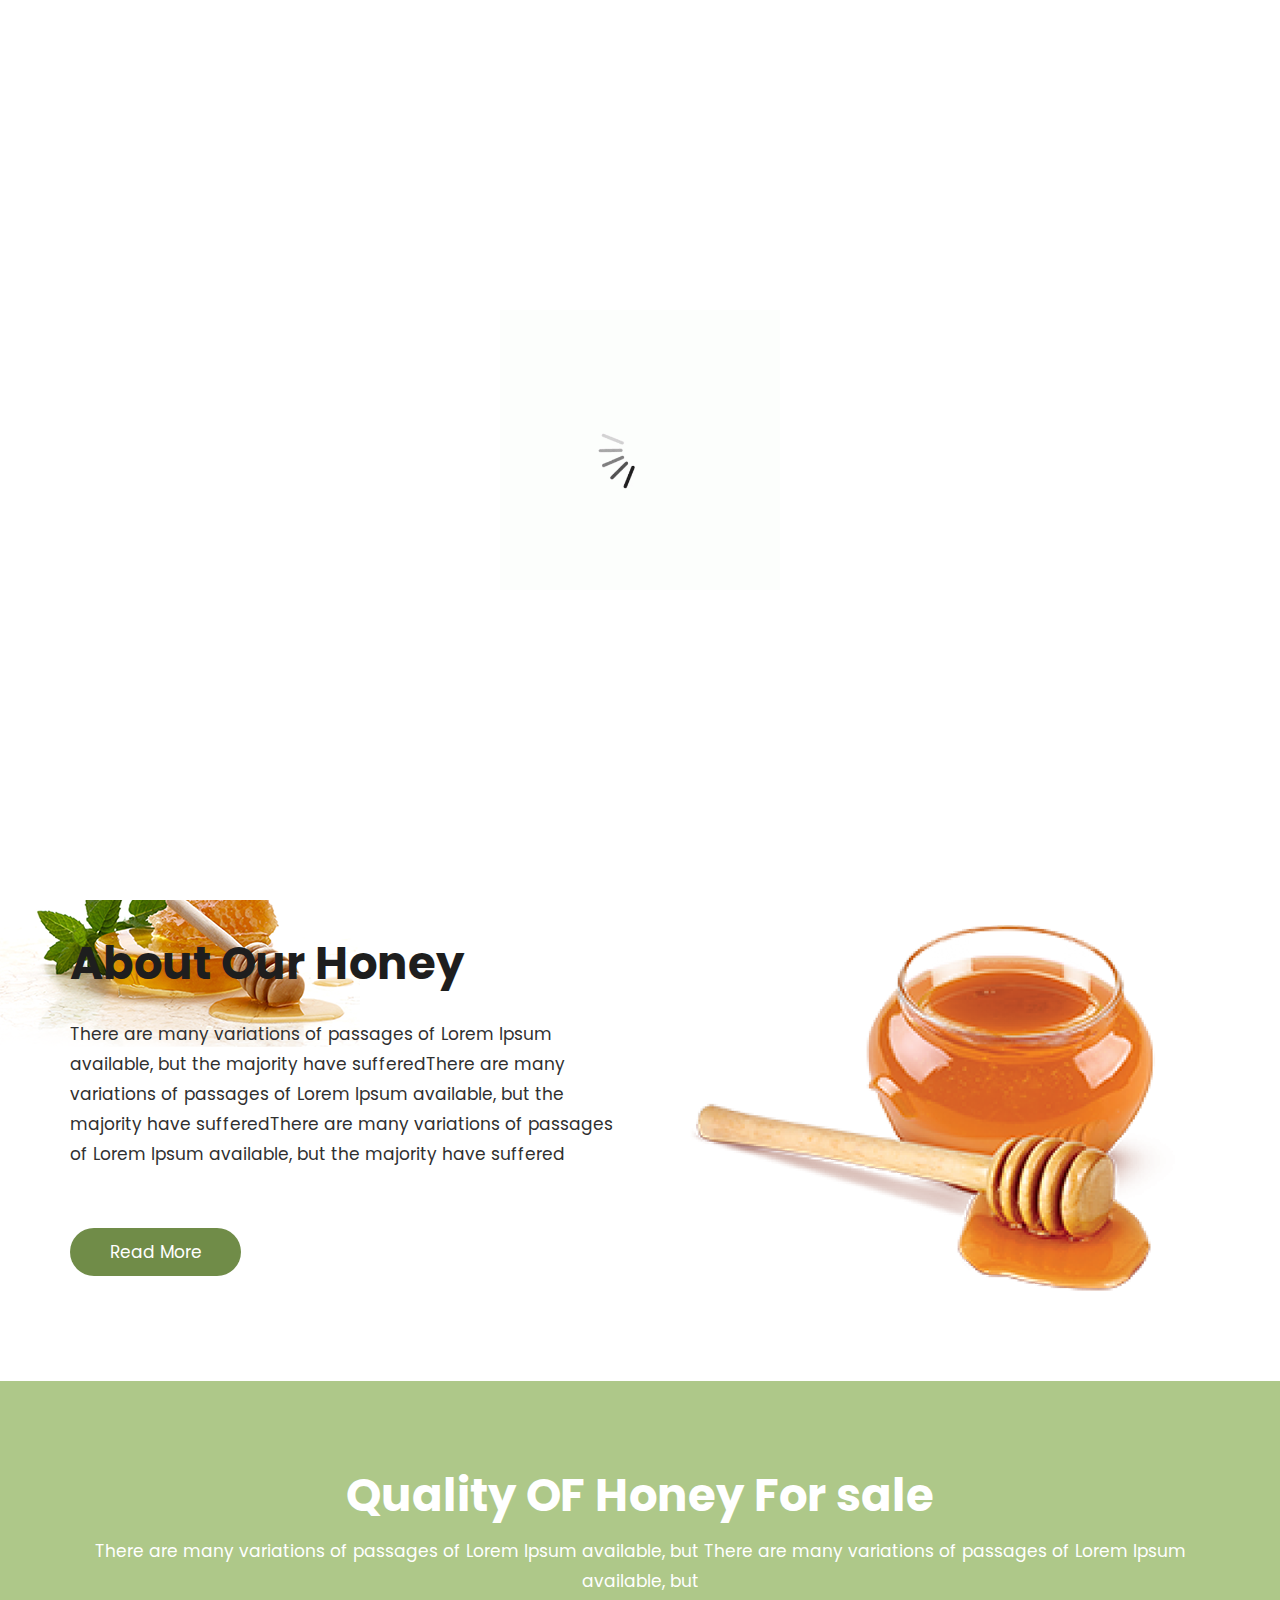
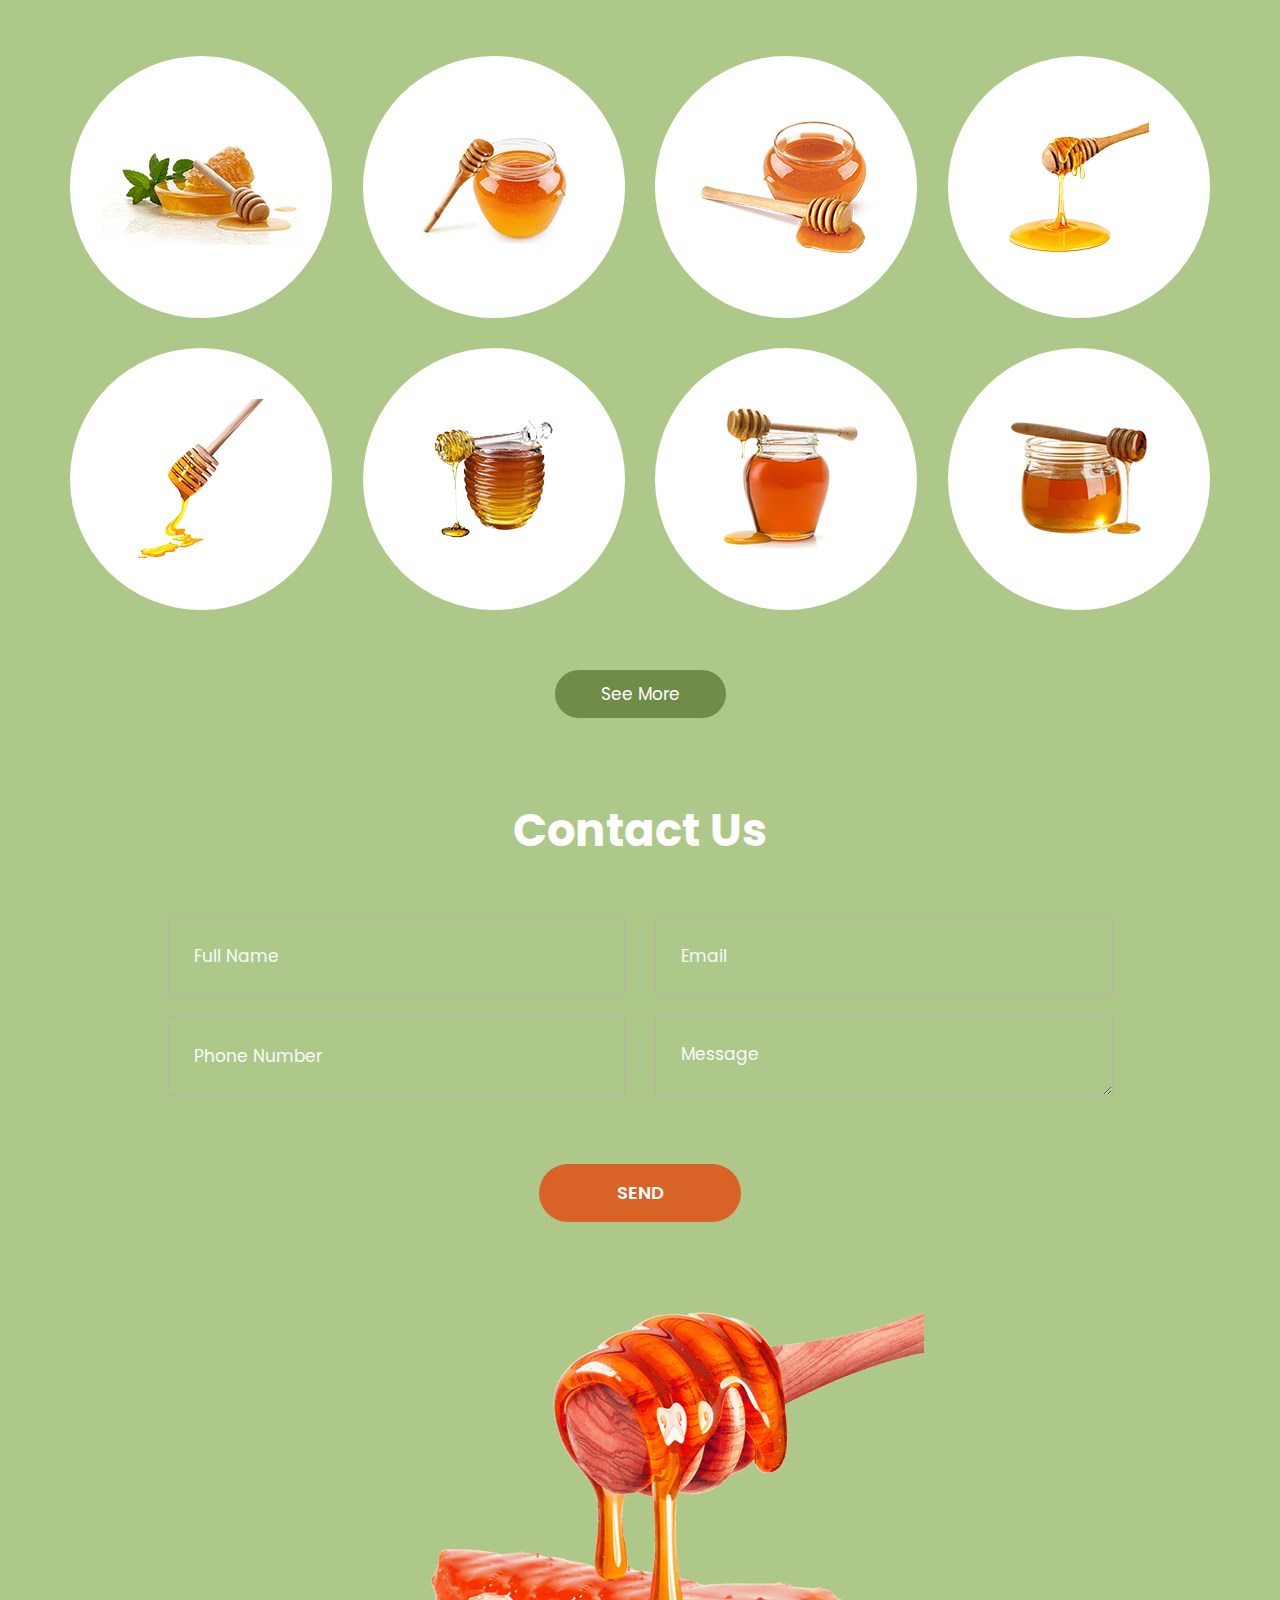
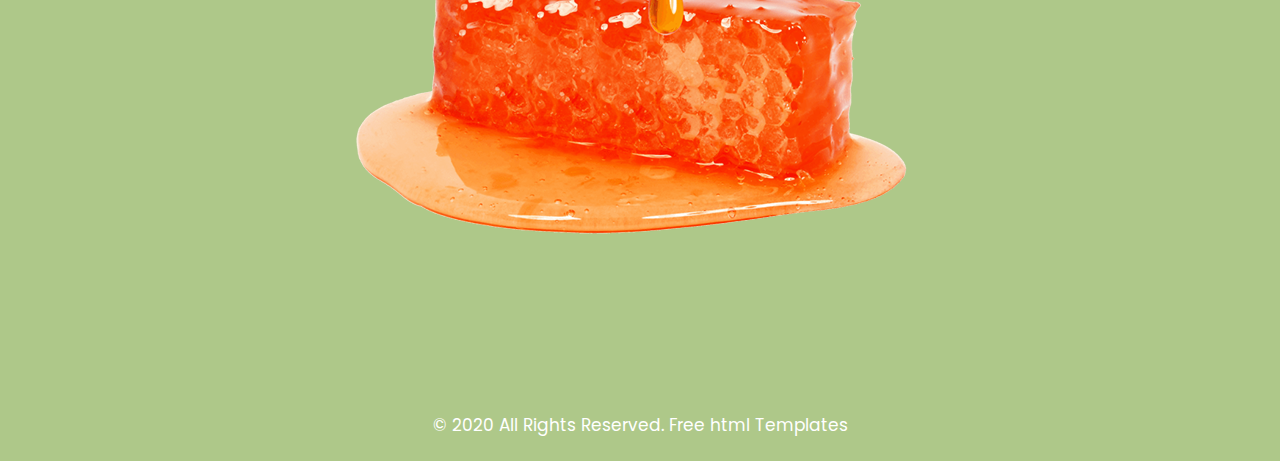
==== commit bbcfa99d: "big fix, mainly images" ====
--- a/docs/index.html
+++ b/docs/index.html
@@ -8,7 +8,7 @@
       <meta name="viewport" content="width=device-width, initial-scale=1">
       <meta name="viewport" content="initial-scale=1, maximum-scale=1">
       <!-- site metas -->
-      <title>honey</title>
+      <title>TomatoTunes</title>
       <meta name="keywords" content="">
       <meta name="description" content="">
       <meta name="author" content="">
@@ -52,9 +52,6 @@
                         <a class="nav-link" href="about.html">About</a>
                      </li>
                      <li class="nav-item">
-                        <a class="nav-link" href="shop.html">shop</a>
-                     </li>
-                     <li class="nav-item">
                         <a class="nav-link" href="quality.html">quality</a>
                      </li>
                      <li class="nav-item">
@@ -89,9 +86,6 @@
                                  </li>
                                  <li class="nav-item">
                                     <a class="nav-link" href="about.html">About</a>
-                                 </li>
-                                 <li class="nav-item">
-                                    <a class="nav-link" href="shop.html">shop</a>
                                  </li>
                                  <li class="nav-item">
                                     <a class="nav-link" href="quality.html">quality</a>
@@ -340,64 +334,6 @@
       <!--  footer -->
       <footer>
          <div class="footer">
-            <div class="container">
-               <div class="row">
-                  <div class="col-md-3 col-sm-6">
-                     <div class="infoma text_align_left">
-                        <h3>About</h3>
-                        <p class="ipsum">Lorem ipsum dolor sit amet, consectetur adipiscing elit, sedconsectetur </p>
-                        <ul class="social_icon">
-                           <li><a href="Javascript:void(0)"><i class="fa fa-facebook" aria-hidden="true"></i></a></li>
-                           <li><a href="Javascript:void(0)"><i class="fa fa-twitter" aria-hidden="true"></i></a></li>
-                           <li><a href="Javascript:void(0)"><i class="fa fa-linkedin-square" aria-hidden="true"></i></a></li>
-                           <li><a href="Javascript:void(0)"><i class="fa fa-instagram" aria-hidden="true"></i></a></li>
-                        </ul>
-                     </div>
-                  </div>
-                  <div class="col-md-3 col-sm-6">
-                     <div class="infoma">
-                        <h3>Adderess</h3>
-                        <ul class="conta">
-                           <li>Healing Center, oo W Street name, <br>
-                              Loram ipusum 
-                           </li>
-                           <li>(+71) 8522369417 <br>(+71) 8522369417</li>
-                           <li> <a href="Javascript:void(0)"> demo@gmail.com</a></li>
-                        </ul>
-                     </div>
-                  </div>
-                  <div class="col-md-3 pad_lrft col-sm-6">
-                     <div class="infoma">
-                        <h3>Links</h3>
-                        <ul class="fullink">
-                           <li><a href="index.html">Home</a></li>
-                           <li><a href="about.html">About</a></li>
-                           <li><a href="shop.html">Shop</a></li>
-                            <li><a href="quality.html">Quality</a></li>
-                           <li><a href="contact.html">Contact</a></li>
-                        </ul>
-                     </div>
-                  </div>
-                  <div class="col-md-3 col-sm-6">
-                     <div class="infoma">
-                        <h3>Newsletter</h3>
-                        <form class="form_subscri">
-                           <div class="row">
-                              <div class="col-md-12">
-                                 <input class="newsl" placeholder="Your Name" type="text" name="Your Name">
-                              </div>
-                              <div class="col-md-12">
-                                 <input class="newsl" placeholder="Email" type="text" name="Email">
-                              </div>
-                              <div class="col-md-12">
-                                 <button class="subsci_btn">subscribe</button>
-                              </div>
-                           </div>
-                        </form>
-                     </div>
-                  </div>
-               </div>
-            </div>
             <div class="copyright">
                <div class="container">
                   <div class="row">
--- a/docs/css/style.css
+++ b/docs/css/style.css
@@ -208,17 +208,7 @@
      cursor: pointer;
 }
 
-.full {
-     float: left;
-     width: 100%;
-}
-
-.full {
-     width: 100%;
-     float: left;
-     margin: 0;
-     padding: 0;
-}
+
 
 .titlepage {
      padding-bottom: 60px;
@@ -320,10 +310,7 @@
 }
 
 .logo a {
-     font-weight: 600;
-     font-size: 30px;
-     writing-mode: vertical-lr;
-     text-orientation: upright;
+     font-size: 10px;
 }
 
 .header_full_banne {
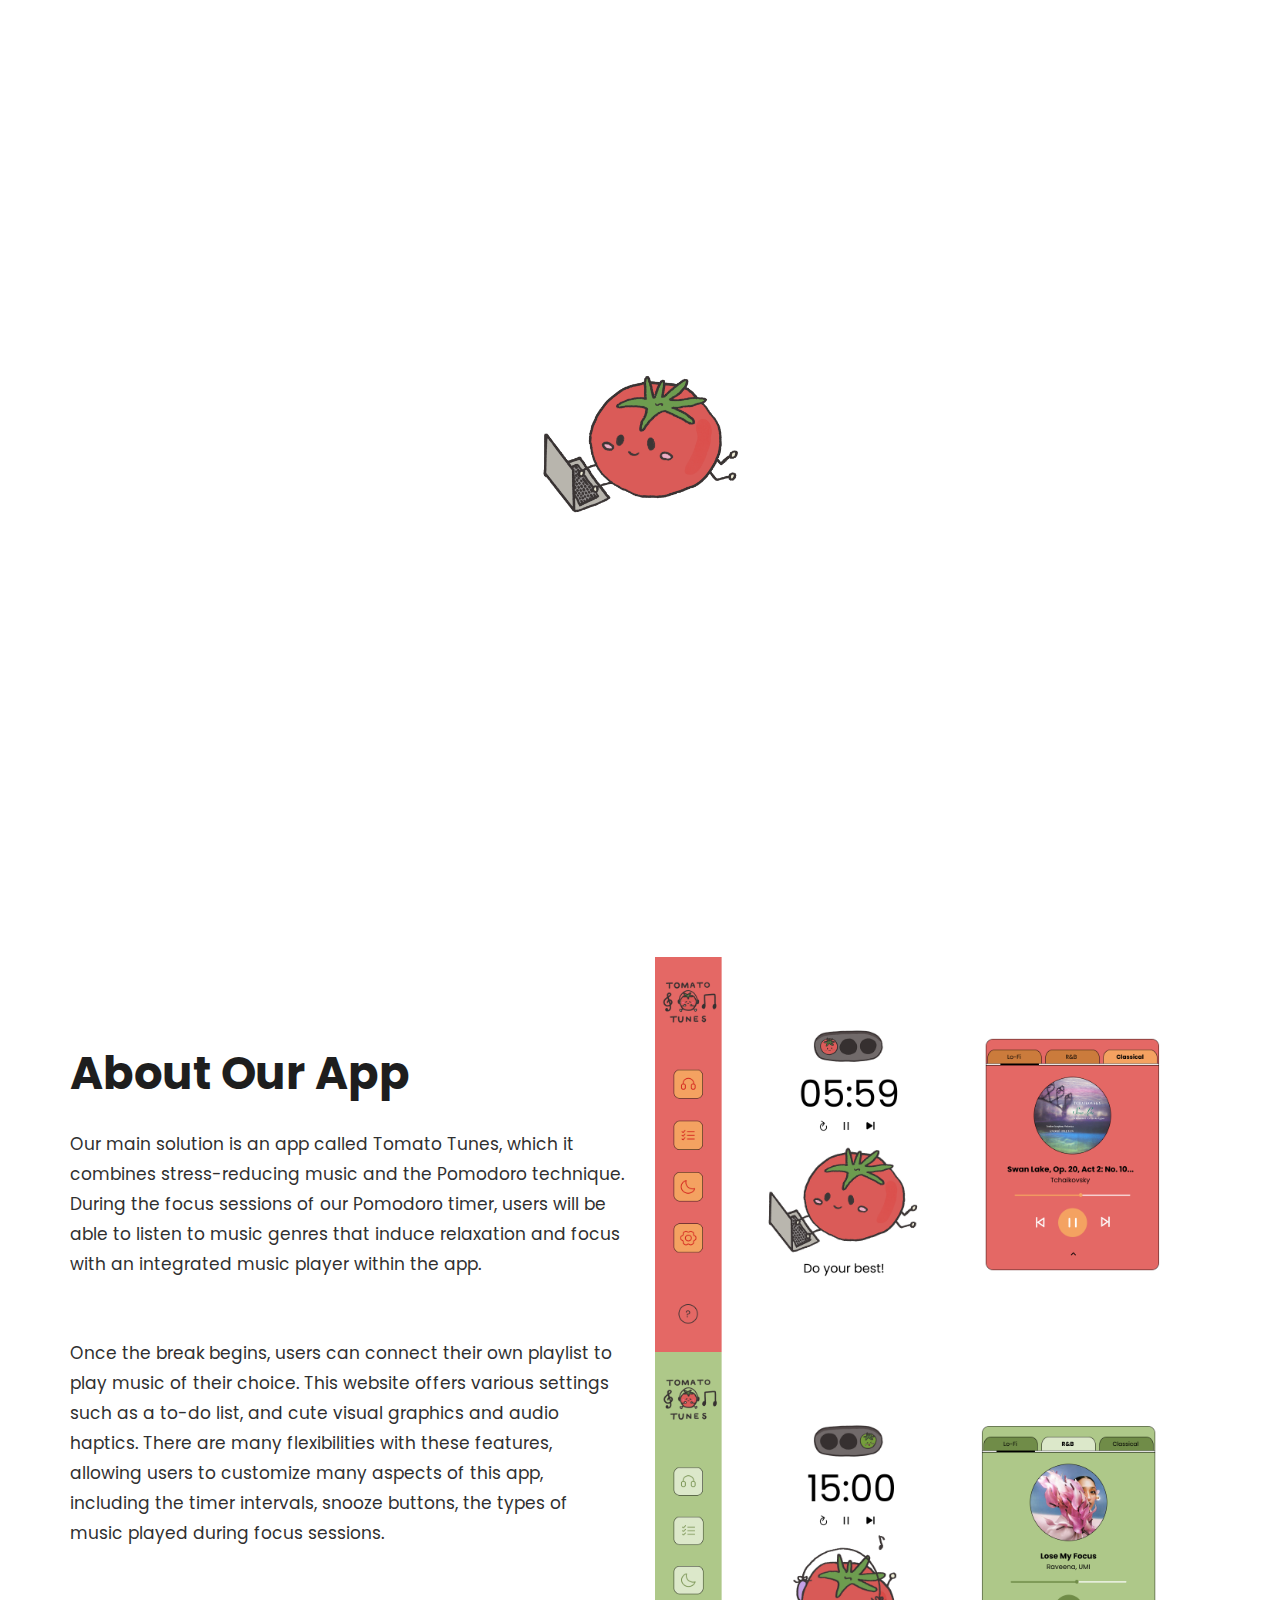
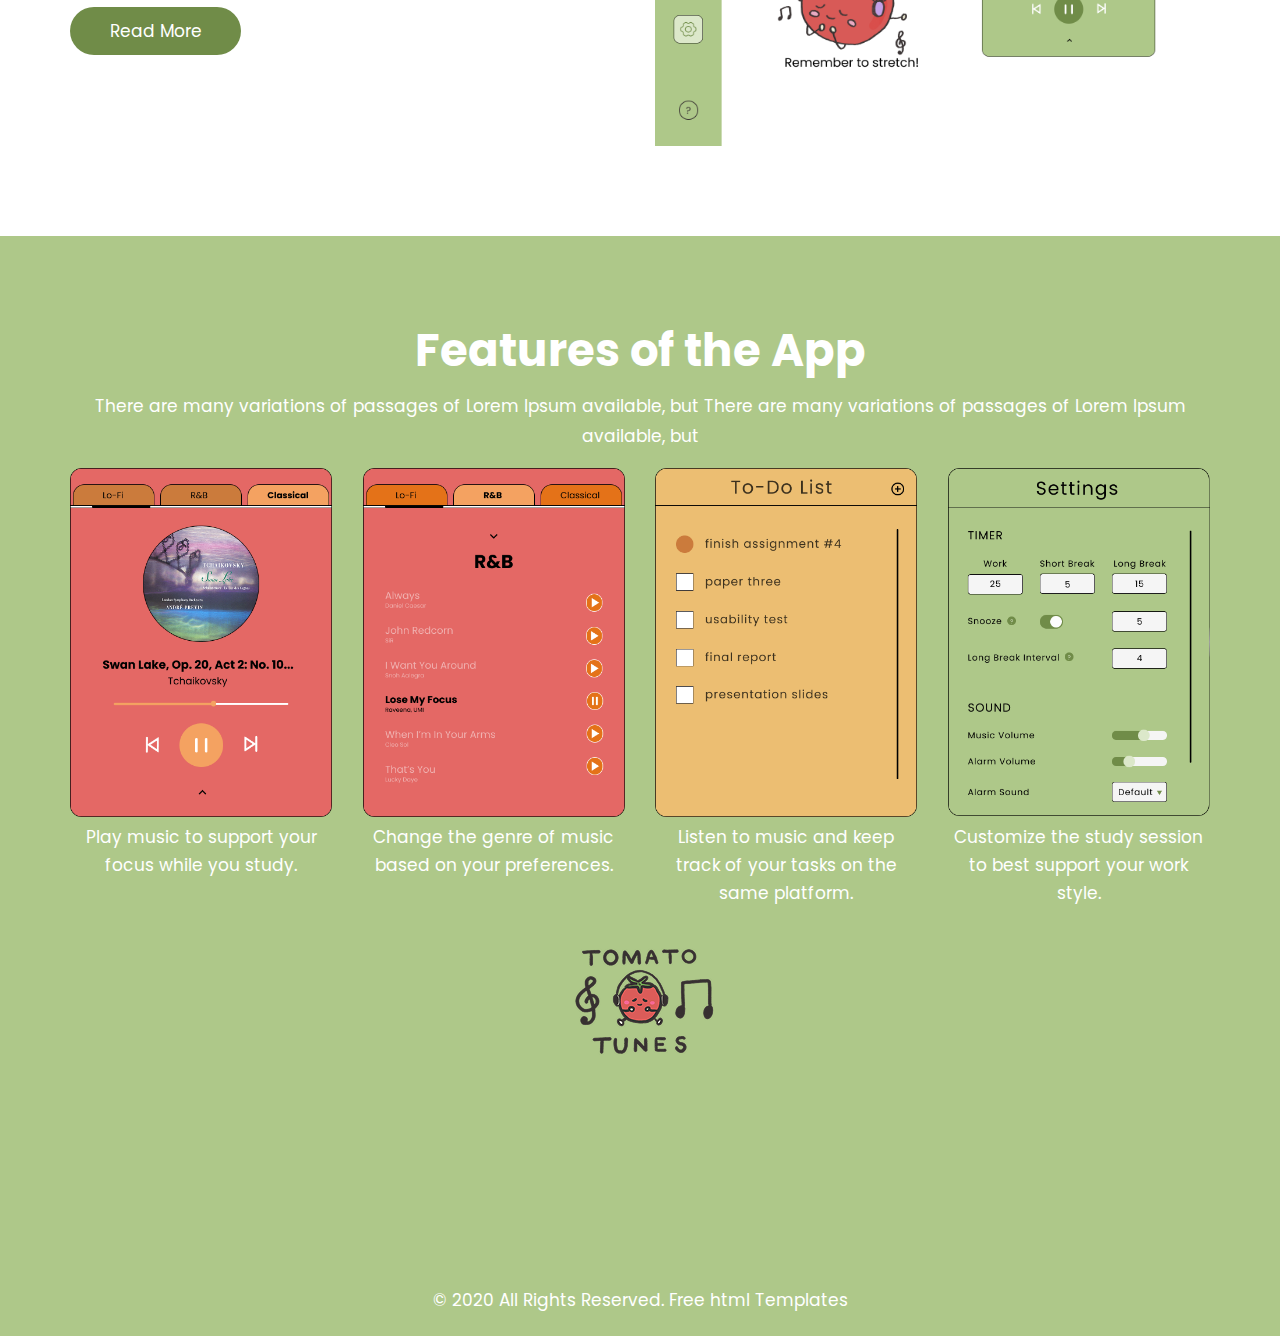
==== commit 12f4b2a3: "about page 70%" ====
--- a/docs/index.html
+++ b/docs/index.html
@@ -37,7 +37,7 @@
       <header>
          <div class="menu_sitbar di_mr01">
             <div class="logo">
-               <a href="index.html">      <a href="index.html"><img src="images/logo.png" alt="#"/></a>
+               <a href="index.html">      <a href="index.html"><img src="images/logo.png" alt="logo"/></a>
             </div>
             <nav class="navigation navbar navbar-expand-md navbar-dark ">
                <button class="navbar-toggler" type="button" data-toggle="collapse" data-target="#navbarsExample05" aria-controls="navbarsExample05" aria-expanded="false" aria-label="Toggle navigation">
@@ -52,10 +52,7 @@
                         <a class="nav-link" href="about.html">About</a>
                      </li>
                      <li class="nav-item">
-                        <a class="nav-link" href="quality.html">quality</a>
-                     </li>
-                     <li class="nav-item">
-                        <a class="nav-link" href="contact.html">Contact Us</a>
+                        <a class="nav-link" href="quality.html">Features</a>
                      </li>
                   </ul>
                </div>
@@ -88,7 +85,7 @@
                                     <a class="nav-link" href="about.html">About</a>
                                  </li>
                                  <li class="nav-item">
-                                    <a class="nav-link" href="quality.html">quality</a>
+                                    <a class="nav-link" href="quality.html">Quality</a>
                                  </li>
                                  <li class="nav-item">
                                     <a class="nav-link" href="contact.html">Contact Us</a>
@@ -136,7 +133,7 @@
                                           </div>
                                           <div class="col-md-5">
                                              <div class="banner_img">
-                                                <figure><img class="img_responsive" src="images/banner_img.png"></figure>
+                                                <figure><img class="img_responsive" src="images/focus-tomato.png"></figure>
                                              </div>
                                           </div>
                                        </div>
@@ -148,39 +145,20 @@
                                        <div class="row d_flex">
                                           <div  class="col-md-7">
                                              <div class="board">
+                                                <h4>
+                                                   TAKE BREAKS BETTER WITH
+                                                </h4>
                                                 <h3>
-                                                   You can Get 
-                                                   Pure Hony Here
+                                                   TomatoTunes
                                                 </h3>
                                                 <p>There are many variations of passages of Lorem Ipsum available, but the majority have suffered</p>
-                                                <a class="read_more" href="contact.html">Contact  </a>
+                                                <a class="read_more" href="https://www.figma.com/proto/pfigJetba7cVfIAqzHfr6I/Tomato-Tunes?page-id=83%3A214&node-id=191-1248&p=f&viewport=256%2C-170%2C0.09&t=KhC0VxWmc7b7MXnW-1&scaling=scale-down&content-scaling=fixed&starting-point-node-id=191%3A1248">
+                                                DEMO</a>
                                              </div>
                                           </div>
                                           <div class="col-md-5">
                                              <div class="banner_img">
-                                                <figure><img class="img_responsive" src="images/banner_img.png"></figure>
-                                             </div>
-                                          </div>
-                                       </div>
-                                    </div>
-                                 </div>
-                                 <!-- third slide-->
-                                 <div class="carousel-item">
-                                    <div class="carousel-caption relative">
-                                       <div class="row d_flex">
-                                          <div  class="col-md-7">
-                                             <div class="board">
-                                                <h3>
-                                                   You can Get 
-                                                   Pure Hony Here
-                                                </h3>
-                                                <p>There are many variations of passages of Lorem Ipsum available, but the majority have suffered</p>
-                                                <a class="read_more" href="contact.html">Contact  </a>
-                                             </div>
-                                          </div>
-                                          <div class="col-md-5">
-                                             <div class="banner_img">
-                                                <figure><img class="img_responsive" src="images/banner_img.png"></figure>
+                                                <figure><img class="img_responsive" src="images/break-tomato.png"></figure>
                                              </div>
                                           </div>
                                        </div>
@@ -211,15 +189,19 @@
             <div class="row d_flex">
                <div class="col-md-6">
                   <div class="titlepage text_align_left">
-                     <h2>About Our Honey</h2>
-                     <p>There are many variations of passages of Lorem Ipsum available, but the majority have sufferedThere are many variations of passages of Lorem Ipsum available, but the majority have sufferedThere are many variations of passages of Lorem Ipsum available, but the majority have suffered
+                     <h2>About Our App</h2>
+                     <p>Our main solution is an app called Tomato Tunes, which it combines stress-reducing music and the Pomodoro technique. During the focus sessions of our Pomodoro timer, users will be able to listen to music genres that induce relaxation and focus with an integrated music player within the app.
+                     </p>
+                     <p>
+                        Once the break begins, users can connect their own playlist to play music of their choice. This website offers various settings such as a to-do list, and cute visual graphics and audio haptics. There are many flexibilities with these features, allowing users to customize many aspects of this app, including the timer intervals, snooze buttons, the types of music played during focus sessions.
                      </p>
                      <a class="read_more" href="about.html">Read More</a>
                   </div>
                </div>
                <div class="col-md-6">
                   <div class="about_img text_align_center">
-                     <figure><img class="img_responsive" src="images/about.png" alt="#"/></figure>
+                     <figure><img class="img_responsive" src="images/work.png" alt="#"/></figure>
+                     <figure><img class="img_responsive" src="images/long-break.png" alt="#"/></figure>
                   </div>
                </div>
             </div>
@@ -232,7 +214,7 @@
             <div class="row">
                <div class="col-md-12">
                   <div class="titlepage text_align_center">
-                     <h2>Quality OF Honey For sale</h2>
+                     <h2>Features of the App</h2>
                      <p>There are many variations of passages of Lorem Ipsum available, but There are many variations of passages of Lorem Ipsum available, but 
                      </p>
                   </div>
@@ -241,91 +223,47 @@
             <div class="row">
                <div class="col-xl-3 col-lg-6 col-md-6 col-sm-6">
                   <div class="quality-box ">
-                     <figure><img src="images/quality1.png" alt="#"/></figure>
-                  </div>
-               </div>
-               <div class="col-xl-3 col-lg-6 col-md-6 col-sm-6">
-                  <div class="quality-box ">
-                     <figure><img src="images/quality2.png" alt="#"/></figure>
-                  </div>
-               </div>
-               <div class="col-xl-3 col-lg-6 col-md-6 col-sm-6">
-                  <div class="quality-box ">
-                     <figure><img src="images/quality3.png" alt="#"/></figure>
-                  </div>
-               </div>
-               <div class="col-xl-3 col-lg-6 col-md-6 col-sm-6">
-                  <div class="quality-box ">
-                     <figure><img src="images/quality4.png" alt="#"/></figure>
-                  </div>
-               </div>
-               <div class="col-xl-3 col-lg-6 col-md-6 col-sm-6">
-                  <div class="quality-box ">
-                     <figure><img src="images/quality5.png" alt="#"/></figure>
-                  </div>
-               </div>
-               <div class="col-xl-3 col-lg-6 col-md-6 col-sm-6">
-                  <div class="quality-box ">
-                     <figure><img src="images/quality6.png" alt="#"/></figure>
-                  </div>
-               </div>
-               <div class="col-xl-3 col-lg-6 col-md-6 col-sm-6">
-                  <div class="quality-box ">
-                     <figure><img src="images/quality7.png" alt="#"/></figure>
-                  </div>
-               </div>
-               <div class="col-xl-3 col-lg-6 col-md-6 col-sm-6">
-                  <div class="quality-box ">
-                     <figure><img src="images/quality8.png" alt="#"/></figure>
-                  </div>
-               </div>
-               <div class="col-sm-12">
-                  <a class="read_more" href="Javascript:void(0)">See More</a>
-               </div>
+                     <figure><img src="images/music-player-red.png" alt="#"/></figure>
+                  </div>
+                  <div class="subtitle">
+                     <p>Play music to support your focus while you study.</p>
+                  </div>
+               </div>
+               <div class="col-xl-3 col-lg-6 col-md-6 col-sm-6">
+                  <div class="quality-box ">
+                     <figure><img src="images/genre_switch.png" alt="#"/></figure>
+                  </div>
+                  <div class="subtitle">
+                     <p>Change the genre of music based on your preferences.</p>
+                  </div>
+               </div>
+               <div class="col-xl-3 col-lg-6 col-md-6 col-sm-6">
+                  <div class="quality-box ">
+                     <figure><img src="images/todo_list.png" alt="#"/></figure>
+                  </div>
+                  <div class="subtitle">
+                     <p>Listen to music and keep track of your tasks on the same platform.</p>
+                  </div>
+               </div>
+               <div class="col-xl-3 col-lg-6 col-md-6 col-sm-6">
+                  <div class="quality-box ">
+                     <figure><img src="images/settings.png" alt="#"/></figure>
+                  </div>
+                  <div class="subtitle">
+                     <p>Customize the study session to best support your work style.</p>
+                  </div>
+               </div> 
             </div>
          </div>
       </div>
       <!-- end quality -->
-      <!-- contact -->
-      <div class="contact">
-         <div class="container">
-            <div class="row ">
-               <div class="col-md-12">
-                  <div class="titlepage text_align_center">
-                     <h2>Contact Us</h2>
-                  </div>
-               </div>
-               <div class="col-md-10 offset-md-1 ">
-                  <form id="request" class="main_form">
-                     <div class="row">
-                        <div class="col-md-6 ">
-                           <input class="contactus" placeholder="Full Name" type="type" name=" Name"> 
-                        </div>
-                        <div class="col-md-6">
-                           <input class="contactus" placeholder="Email" type="type" name="Email">                          
-                        </div>
-                        <div class="col-md-6">
-                           <input class="contactus" placeholder="Phone Number" type="type" name="Phone Number">                          
-                        </div>
-                        <div class="col-md-6">
-                           <textarea class="textarea" placeholder="Message" type="type" Message="Name"></textarea>
-                        </div>
-                        <div class="col-md-12">
-                           <button class="send_btn">Send</button>
-                        </div>
-                     </div>
-                  </form>
-               </div>
-            </div>
-         </div>
-      </div>
-      <!-- contact -->
+      
       <!-- honey_bg -->
       <div class="honey_bg">
          <div class="container">
             <div class="row">
                <div class="col-sm-12">
-                  <figure><img class="img_responsive" src="images/honet_img.png" alt="#"/></figure>
+                  <figure><img class="img_responsive" src="images/logo.png" alt="#"/></figure>
                </div>
             </div>
          </div>
--- a/docs/css/style.css
+++ b/docs/css/style.css
@@ -83,10 +83,12 @@
 
 h2 {
      font-size: 22px;
+     color: #000;
 }
 
 h3 {
      font-size: 18px;
+     color:#000;
 }
 
 h4 {
@@ -534,10 +536,6 @@
 .about::before {
      position: absolute;
      content: "";
-     background: url(../images/about_left.png);
-     background-repeat: no-repeat;
-     width: 360px;
-     height: 212px;
      top: 0;
 }
 
@@ -602,6 +600,11 @@
 .quality .read_more {
      margin: 0 auto;
      margin-top: 30px !important;
+}
+
+.subtitle {
+     text-align: center;
+     padding-top: 20px;
 }
 
 
@@ -918,4 +921,8 @@
 
 .inner_page .honey_bg {
      padding-top: 90px;
+}
+
+.simple_link {
+     color: red;
 }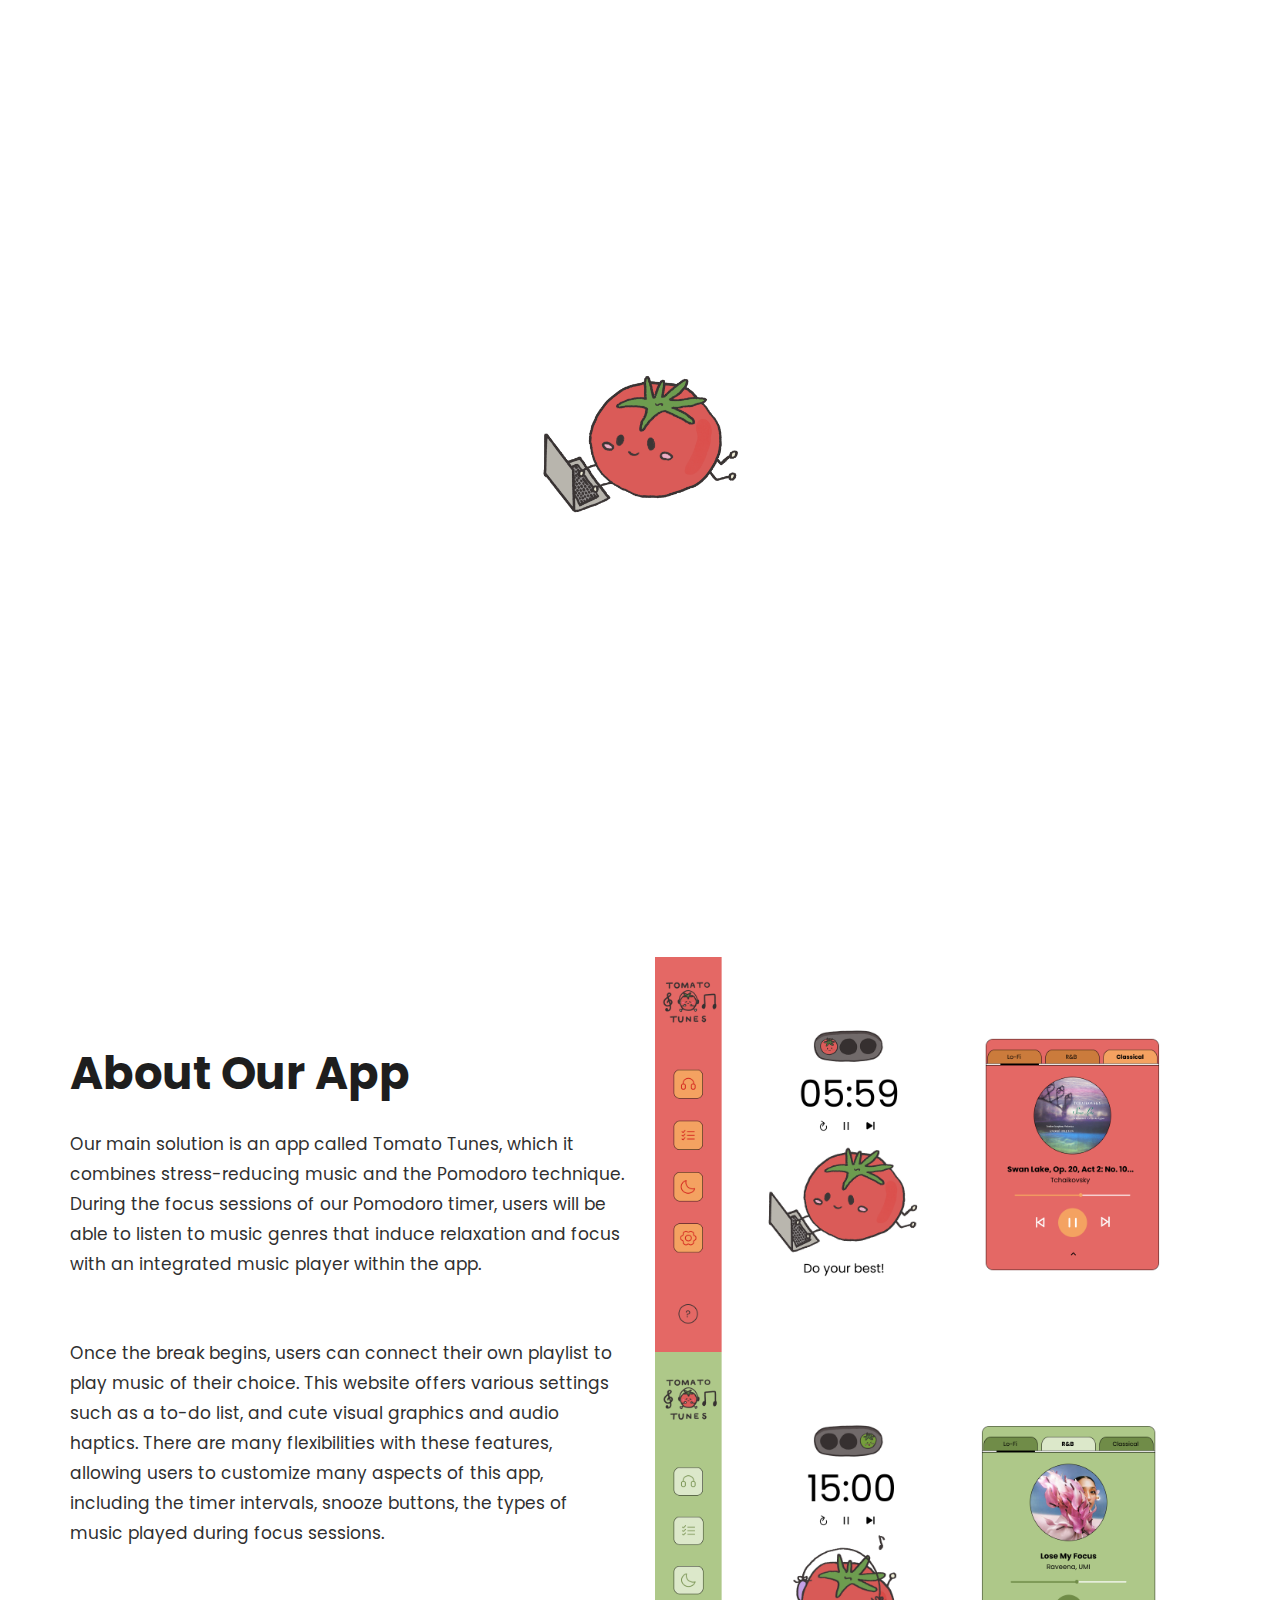
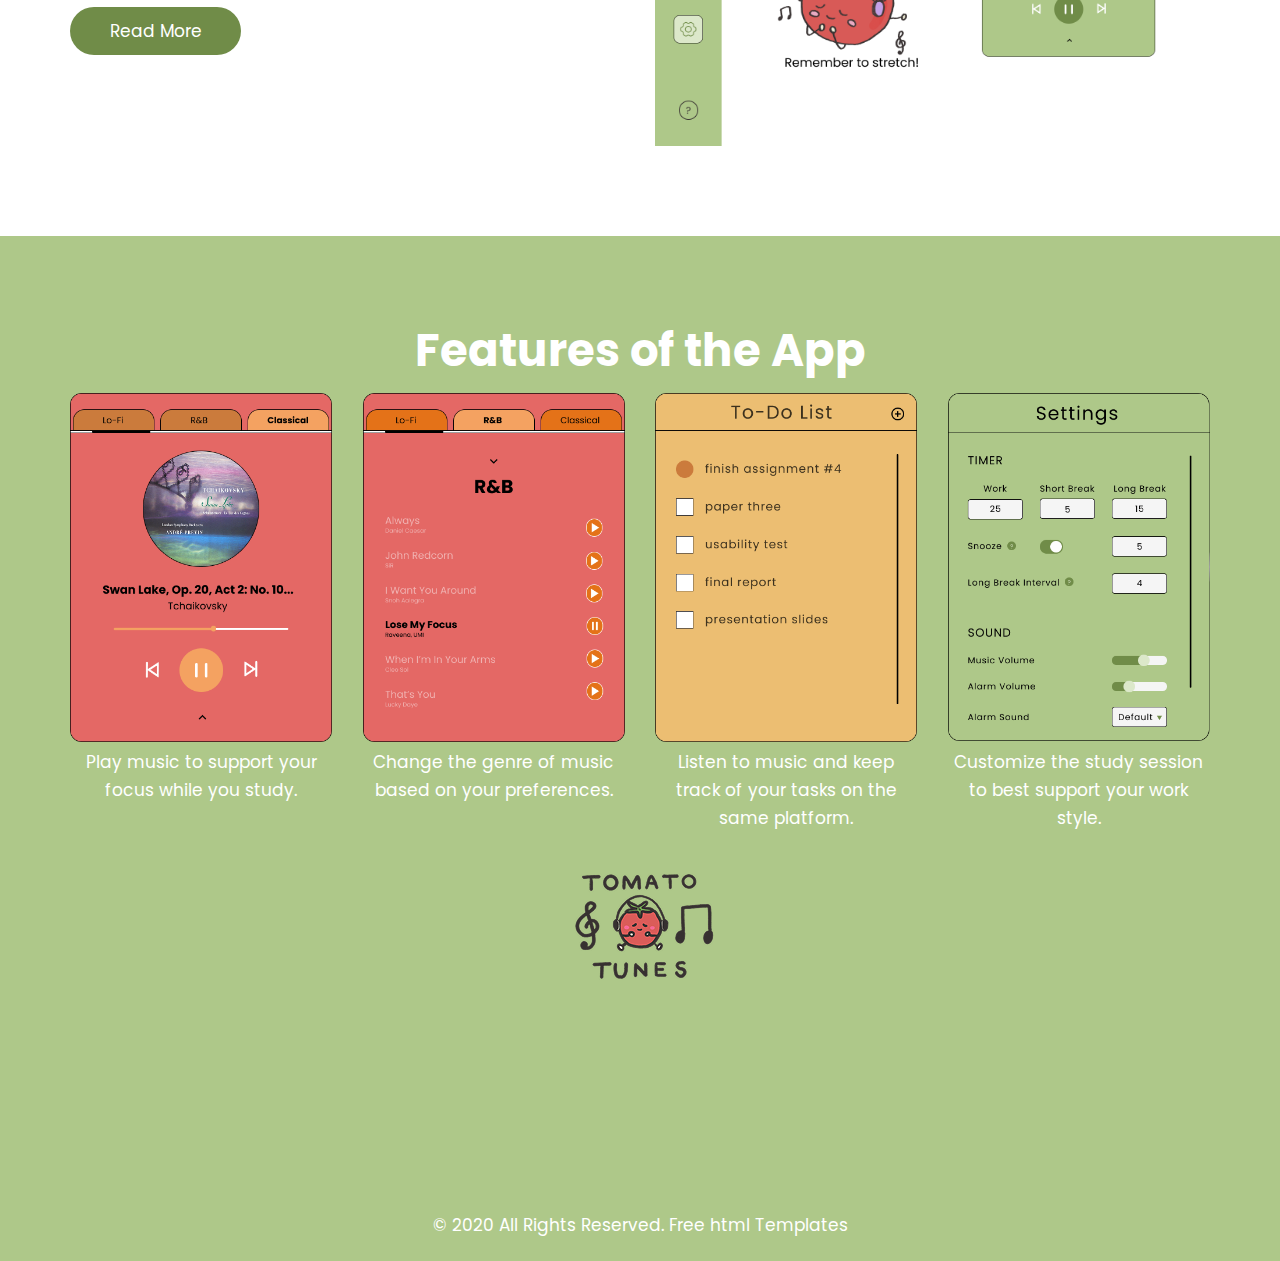
==== commit b7b53a3a: "submission state" ====
--- a/docs/index.html
+++ b/docs/index.html
@@ -215,8 +215,6 @@
                <div class="col-md-12">
                   <div class="titlepage text_align_center">
                      <h2>Features of the App</h2>
-                     <p>There are many variations of passages of Lorem Ipsum available, but There are many variations of passages of Lorem Ipsum available, but 
-                     </p>
                   </div>
                </div>
             </div>
--- a/docs/css/style.css
+++ b/docs/css/style.css
@@ -247,6 +247,12 @@
      border-radius: 30px;
 }
 
+.demo_center {
+     padding: 10px;
+     display: grid;
+     place-items: center;
+}
+
 .read_more:hover {
      background: #E46865;
      color: #fff;
